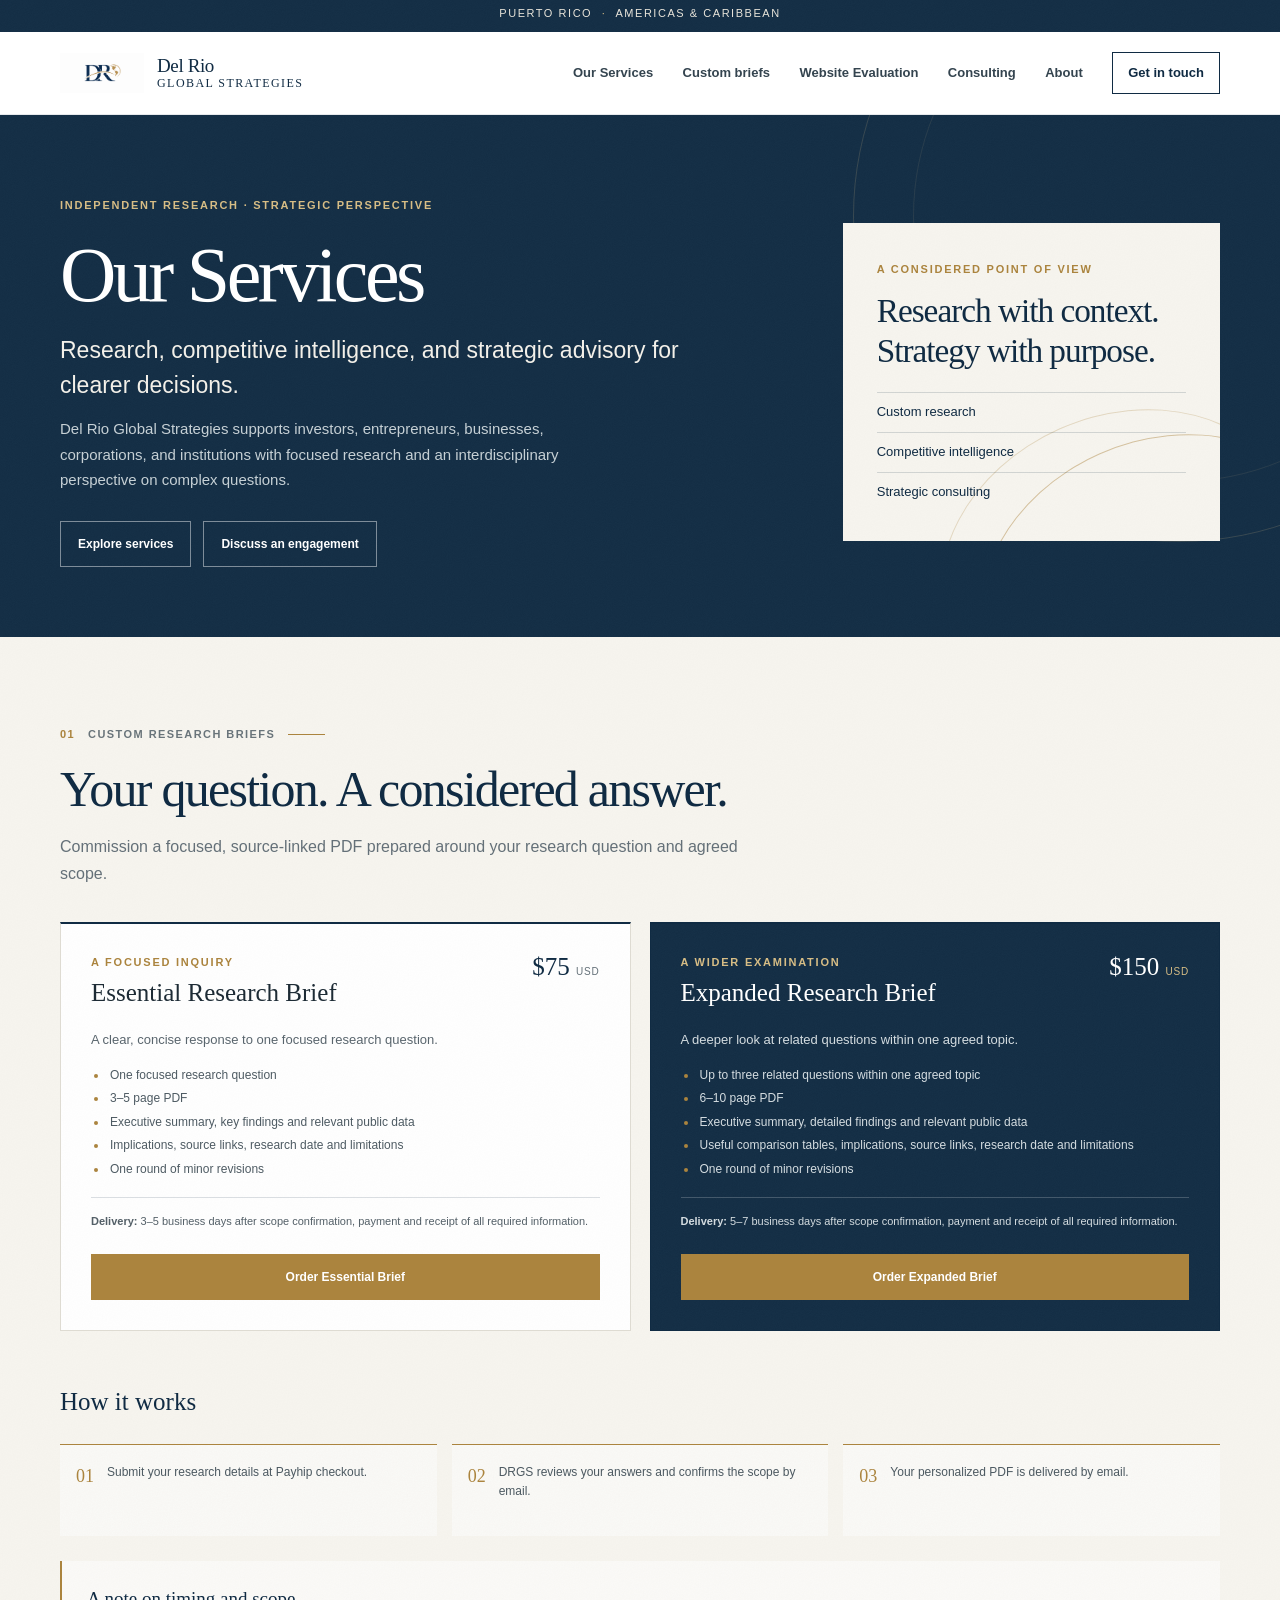
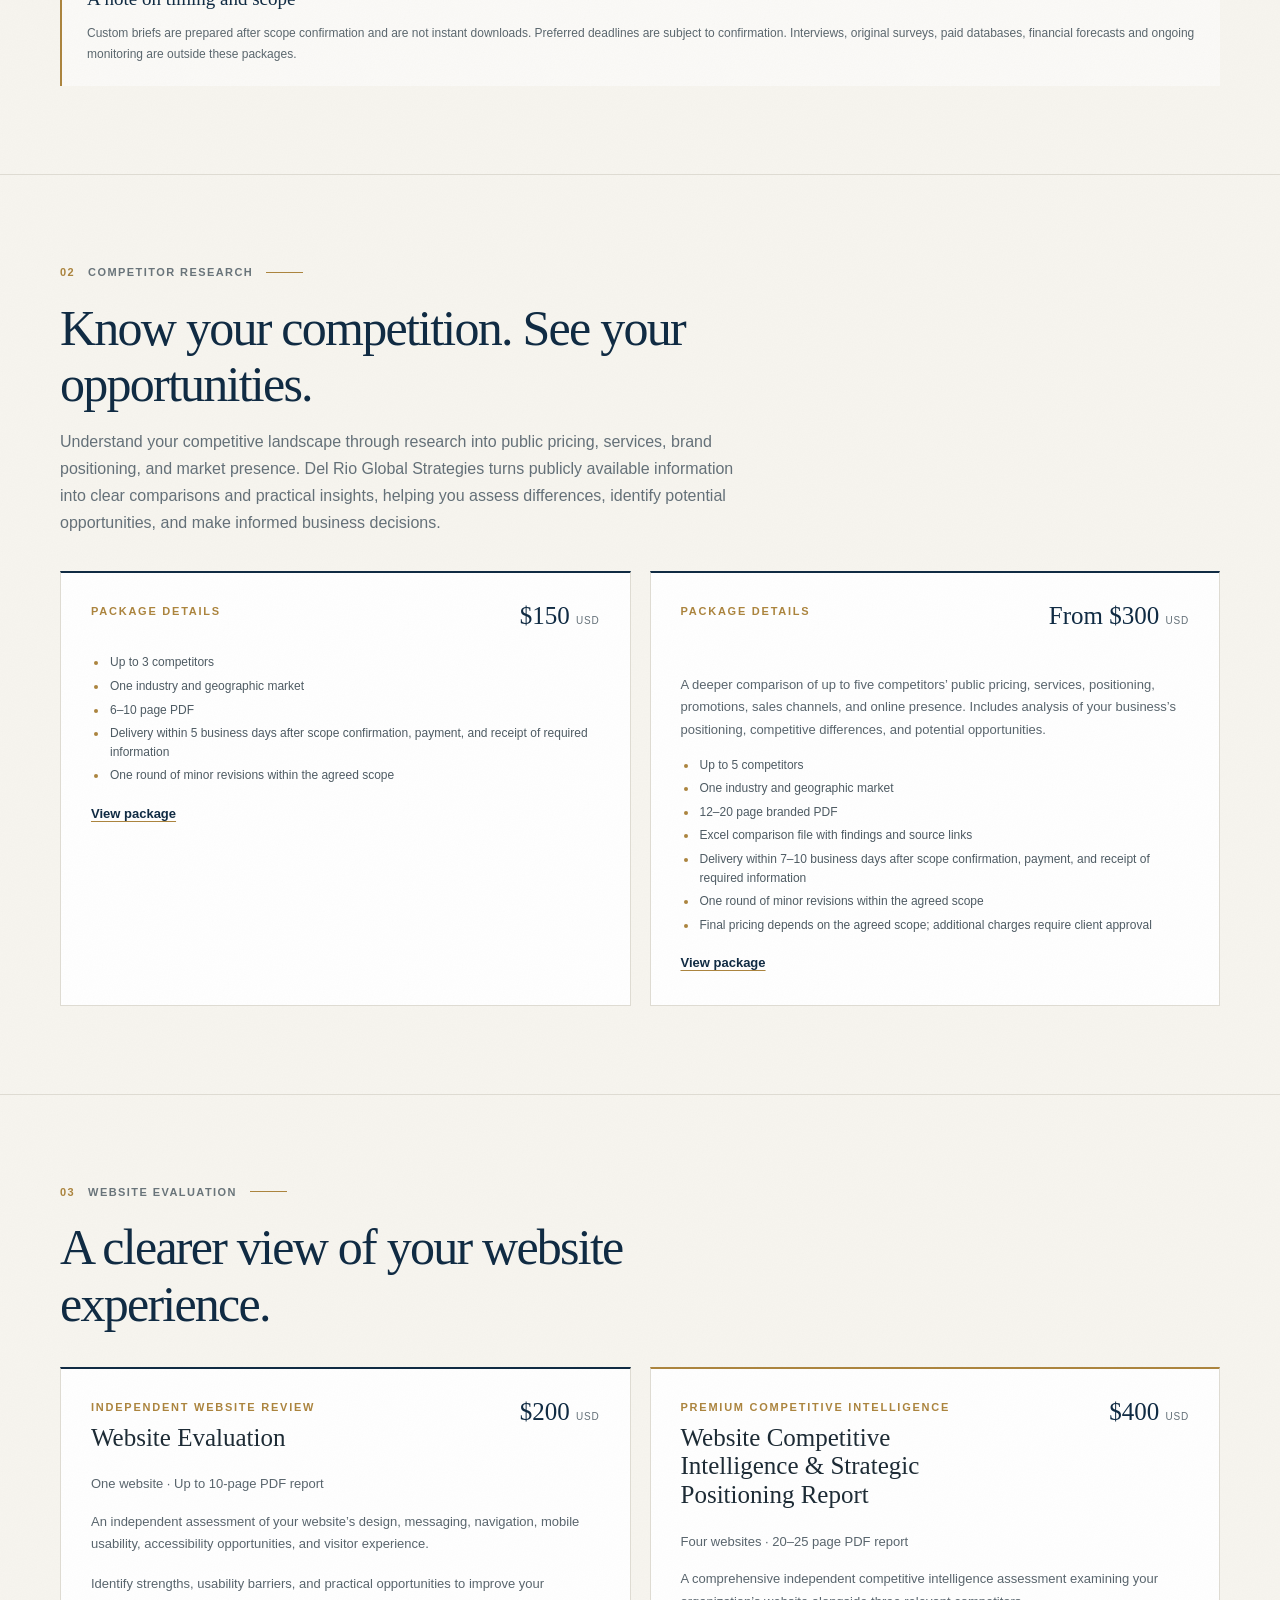
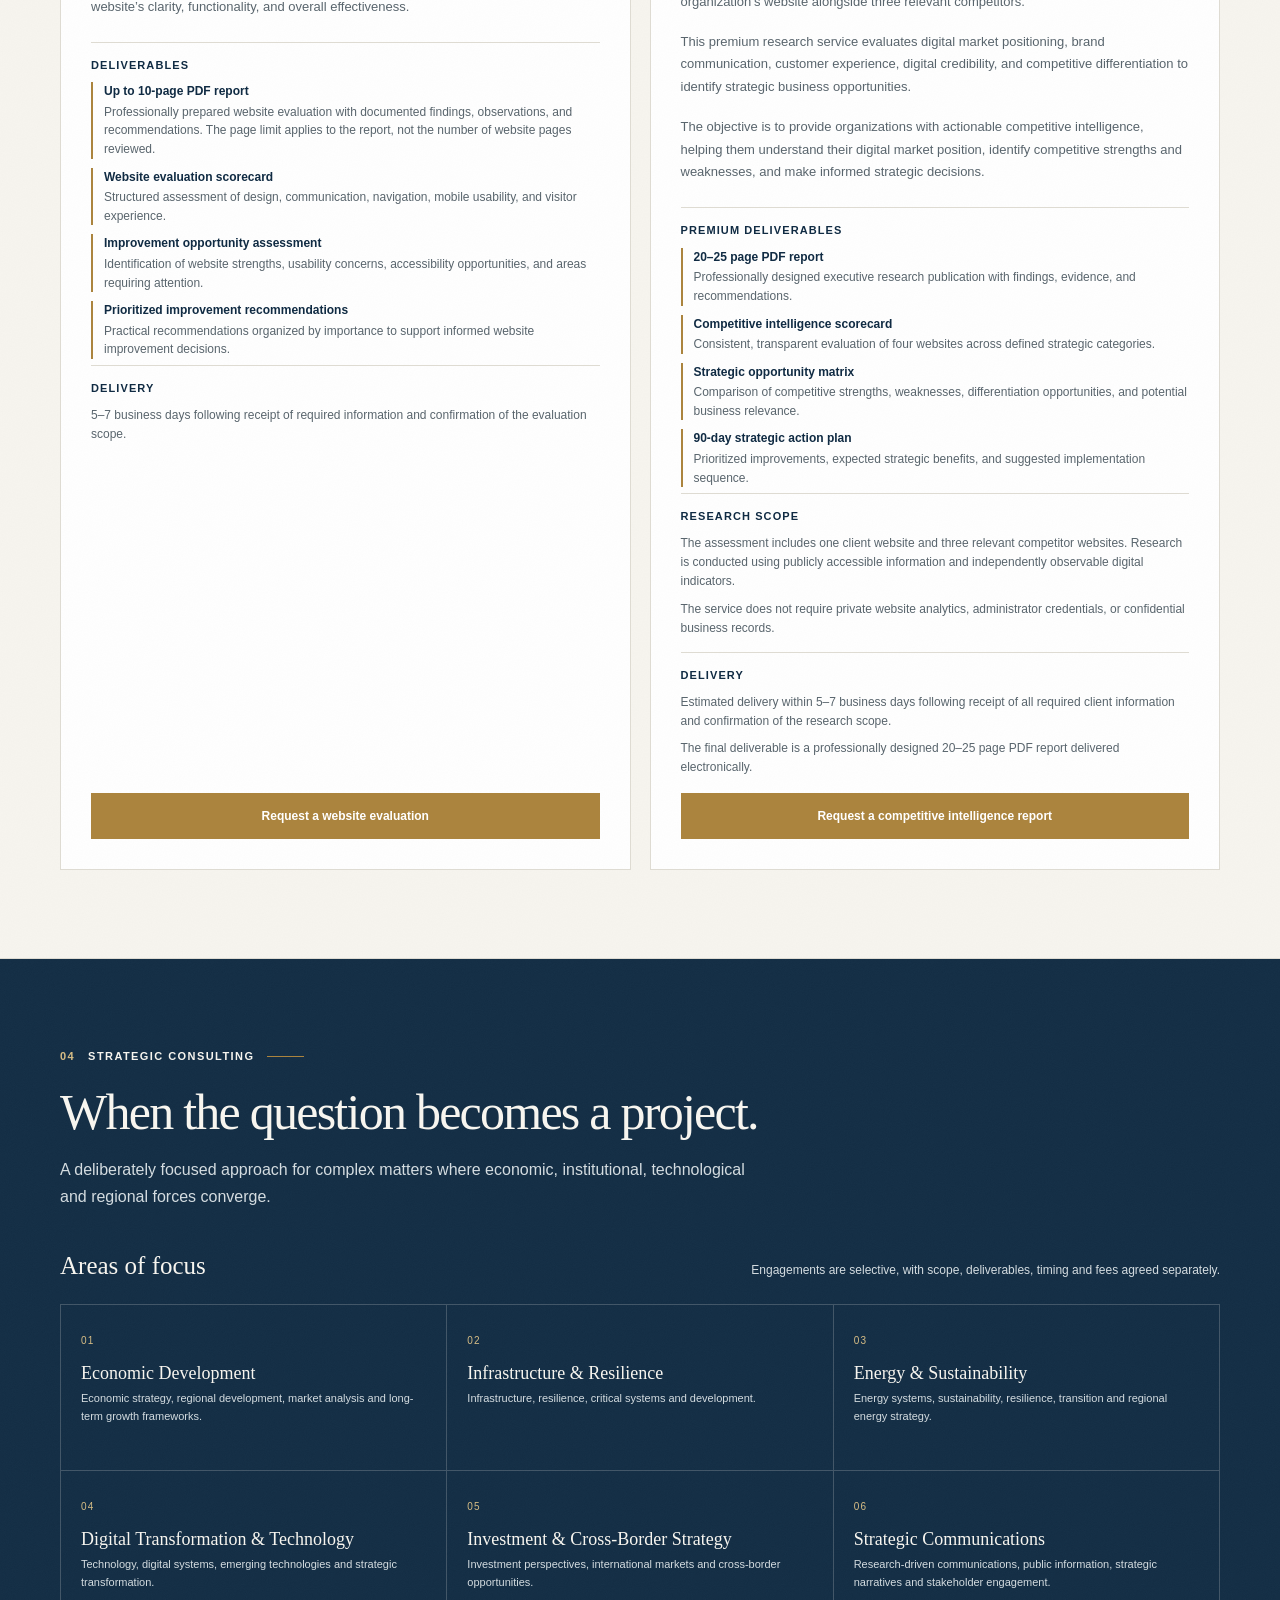
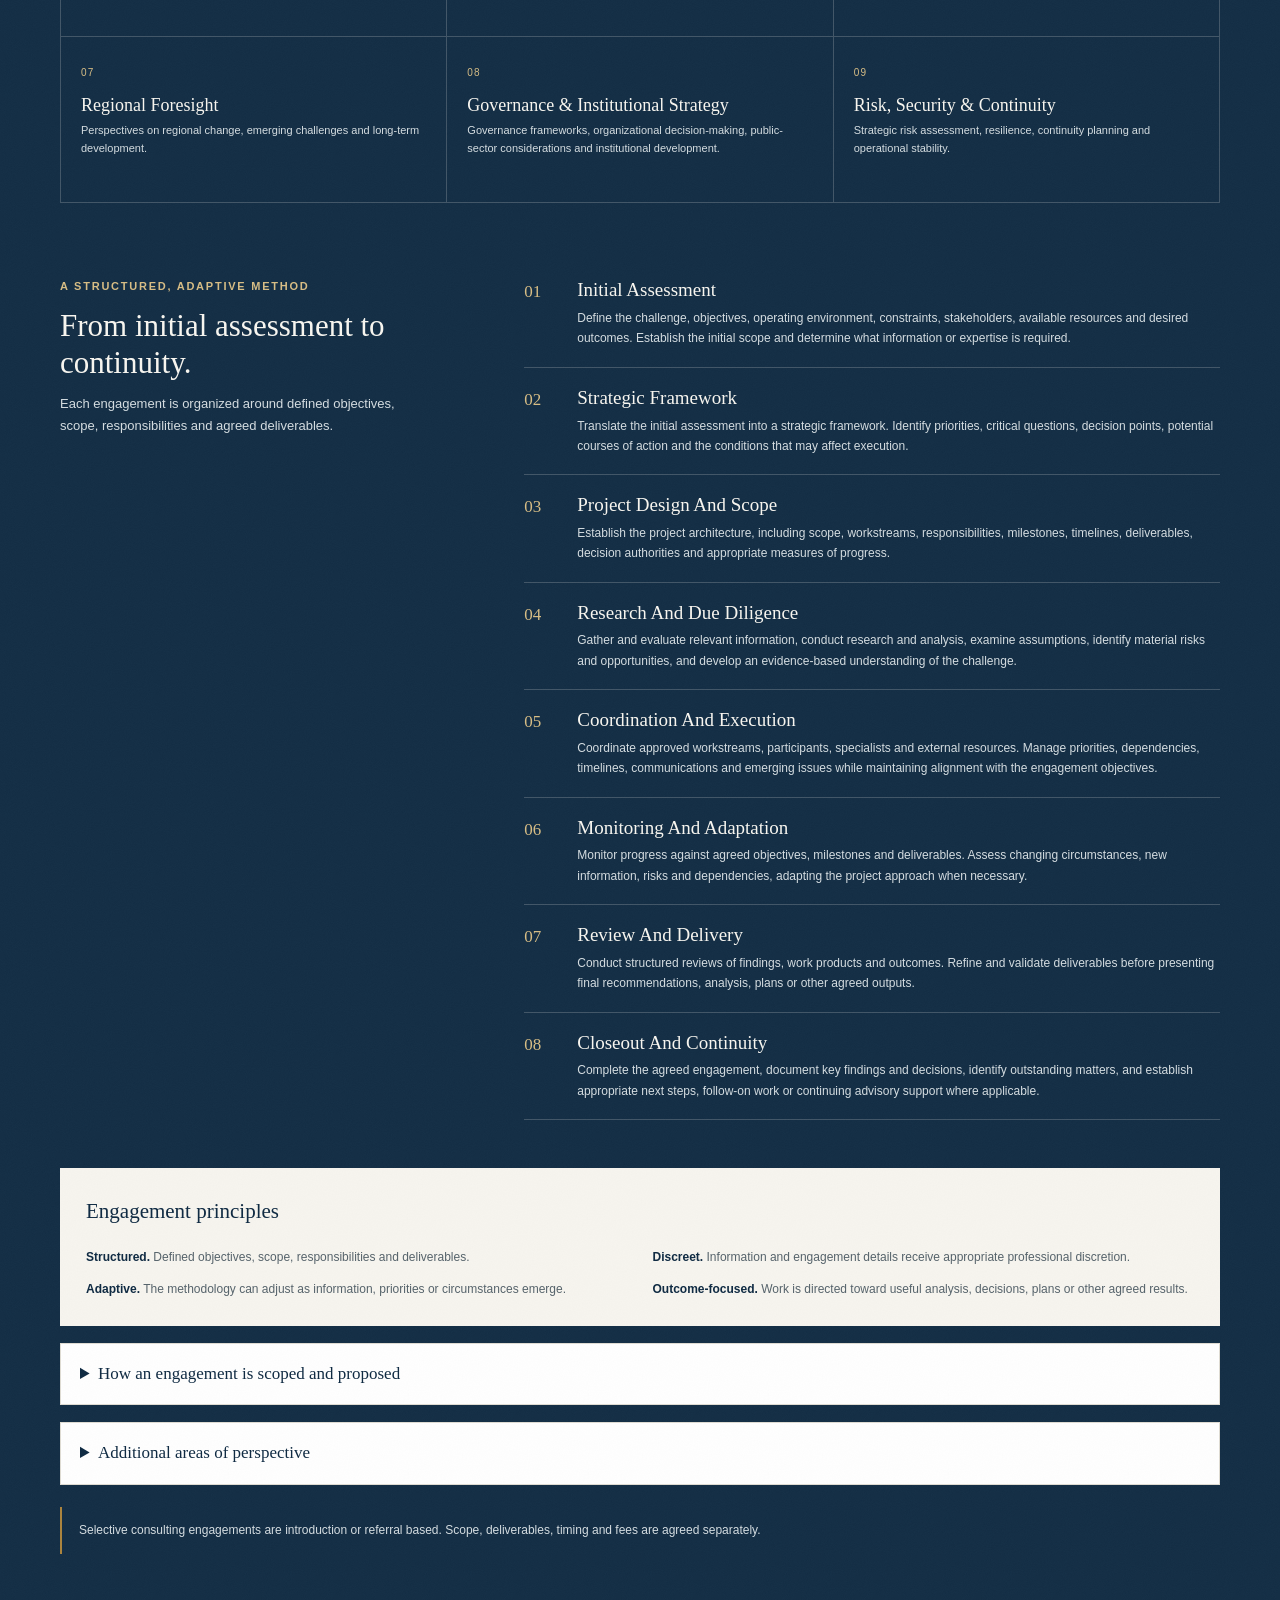
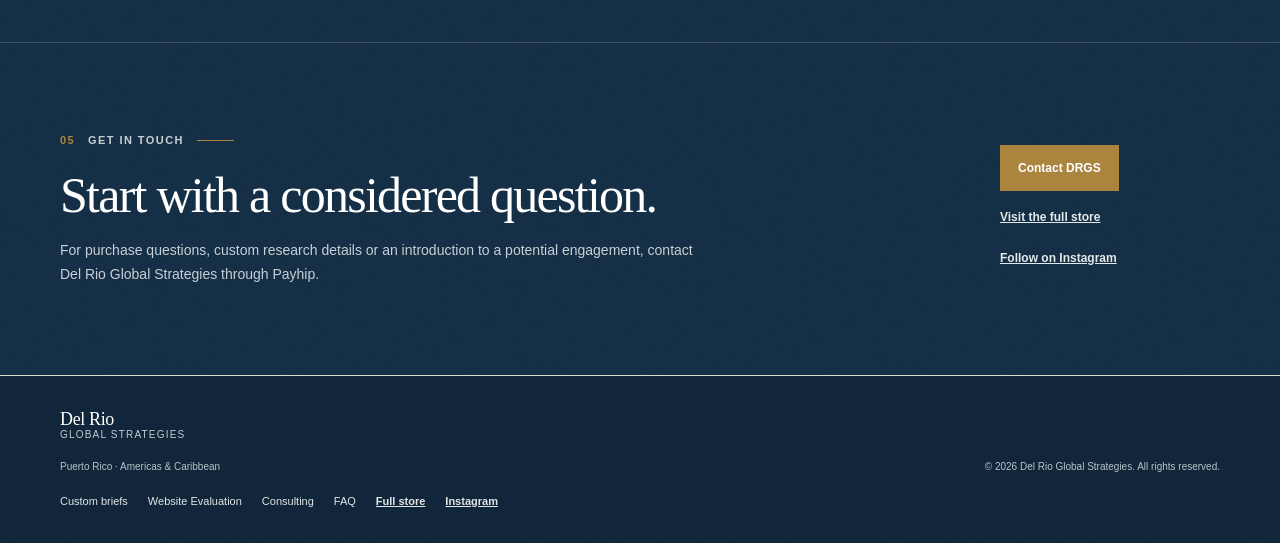
==== services/index.html @ ffed9d0b "Move services to dedicated page Co-authored-by: Copilot <223556219+Copilot@users.noreply.github.com>" ====
<!DOCTYPE html>
<html lang="en">
<head>
  <meta charset="UTF-8">
  <meta name="viewport" content="width=device-width, initial-scale=1">
  <meta name="theme-color" content="#102b43">
  <meta name="description" content="Explore Del Rio Global Strategies research, competitive intelligence, website evaluation, and strategic consulting services.">
  <link rel="canonical" href="https://delrioglobalstrategies.com/services/">
  <meta property="og:type" content="website">
  <meta property="og:title" content="Our Services | Del Rio Global Strategies">
  <meta property="og:description" content="Research, competitive intelligence, and strategic advisory for organizations navigating complex decisions.">
  <meta property="og:url" content="https://delrioglobalstrategies.com/services/">
  <meta property="og:site_name" content="Del Rio Global Strategies">
  <title>Our Services | Del Rio Global Strategies</title>
  <link rel="stylesheet" href="../styles.css?v=20261103">
</head>
<body>
  <a class="skip-link" href="#main">Skip to content</a>

  <div class="utility-bar">Puerto Rico <span aria-hidden="true">·</span> Americas &amp; Caribbean</div>

  <header class="site-header">
    <div class="header-inner">
      <a class="brand" href="../#home" aria-label="Del Rio Global Strategies home">
        <img src="../images/DR.PNG" alt="DRGS monogram and globe logo" width="104" height="50">
        <span class="brand-name">Del Rio <span>Global Strategies</span></span>
      </a>

      <button class="menu-toggle" type="button" aria-controls="primary-navigation" aria-expanded="false">
        <span class="menu-toggle-label">Menu</span>
        <span class="menu-toggle-icon" aria-hidden="true"><span></span><span></span></span>
      </button>

      <nav class="primary-navigation" id="primary-navigation" aria-label="Main navigation">
        <a href="/services/">Our Services</a>
        <a href="#briefs">Custom briefs</a>
        <a href="#website-evaluation">Website Evaluation</a>
        <a href="#consulting">Consulting</a>
        <a href="../#about">About</a>
        <a class="nav-contact" href="../#contact">Get in touch</a>
      </nav>
    </div>
  </header>

  <main id="main">
    <section class="hero services-hero" aria-labelledby="services-title">
      <div class="hero-inner">
        <div class="hero-copy">
          <p class="eyebrow hero-eyebrow">Independent research · Strategic perspective</p>
          <h1 id="services-title">Our Services</h1>
          <p class="hero-lede">Research, competitive intelligence, and strategic advisory for clearer decisions.</p>
          <p class="hero-description">Del Rio Global Strategies supports investors, entrepreneurs, businesses, corporations, and institutions with focused research and an interdisciplinary perspective on complex questions.</p>
          <div class="hero-actions">
            <a class="button button-outline-light" href="#briefs">Explore services</a>
            <a class="button button-outline-light" href="#services-contact">Discuss an engagement</a>
          </div>
        </div>

        <aside class="hero-panel" aria-label="Service approach">
          <p class="section-kicker">A considered point of view</p>
          <h2>Research with context. Strategy with purpose.</h2>
          <ul class="hero-offerings">
            <li>Custom research</li>
            <li>Competitive intelligence</li>
            <li>Strategic consulting</li>
          </ul>
        </aside>
      </div>
    </section>

    <section class="section briefs-section" id="briefs" aria-labelledby="briefs-title">
      <div class="section-inner">
        <header class="section-heading">
          <p class="section-number">01 <span>Custom research briefs</span></p>
          <h2 id="briefs-title">Your question. A considered answer.</h2>
          <p class="section-intro">Commission a focused, source-linked PDF prepared around your research question and agreed scope.</p>
        </header>

        <div class="brief-grid">
          <article class="brief-card brief-essential">
            <div class="brief-card-heading">
              <div><p class="section-kicker">A focused inquiry</p><h3>Essential Research Brief</h3></div>
              <p class="brief-price">$75 <span>USD</span></p>
            </div>
            <p class="brief-summary">A clear, concise response to one focused research question.</p>
            <ul class="brief-features">
              <li>One focused research question</li>
              <li>3–5 page PDF</li>
              <li>Executive summary, key findings and relevant public data</li>
              <li>Implications, source links, research date and limitations</li>
              <li>One round of minor revisions</li>
            </ul>
            <p class="delivery-note"><strong>Delivery:</strong> 3–5 business days after scope confirmation, payment and receipt of all required information.</p>
            <a class="button button-gold brief-order" href="https://payhip.com/b/uPwYZ" target="_blank" rel="noopener noreferrer">Order Essential Brief</a>
          </article>

          <article class="brief-card brief-expanded">
            <div class="brief-card-heading">
              <div><p class="section-kicker">A wider examination</p><h3>Expanded Research Brief</h3></div>
              <p class="brief-price">$150 <span>USD</span></p>
            </div>
            <p class="brief-summary">A deeper look at related questions within one agreed topic.</p>
            <ul class="brief-features">
              <li>Up to three related questions within one agreed topic</li>
              <li>6–10 page PDF</li>
              <li>Executive summary, detailed findings and relevant public data</li>
              <li>Useful comparison tables, implications, source links, research date and limitations</li>
              <li>One round of minor revisions</li>
            </ul>
            <p class="delivery-note"><strong>Delivery:</strong> 5–7 business days after scope confirmation, payment and receipt of all required information.</p>
            <a class="button button-gold brief-order" href="https://payhip.com/b/k3wly" target="_blank" rel="noopener noreferrer">Order Expanded Brief</a>
          </article>
        </div>

        <div class="brief-process">
          <h3>How it works</h3>
          <ol class="brief-steps">
            <li><span>01</span><p>Submit your research details at Payhip checkout.</p></li>
            <li><span>02</span><p>DRGS reviews your answers and confirms the scope by email.</p></li>
            <li><span>03</span><p>Your personalized PDF is delivered by email.</p></li>
          </ol>
        </div>

        <aside class="brief-boundaries">
          <h3>A note on timing and scope</h3>
          <p>Custom briefs are prepared after scope confirmation and are not instant downloads. Preferred deadlines are subject to confirmation. Interviews, original surveys, paid databases, financial forecasts and ongoing monitoring are outside these packages.</p>
        </aside>
      </div>
    </section>

    <section class="section competitor-section" id="competitor-research" aria-labelledby="competitor-title">
      <div class="section-inner">
        <header class="section-heading">
          <p class="section-number">02 <span>Competitor research</span></p>
          <h2 id="competitor-title">Know your competition. See your opportunities.</h2>
          <p class="section-intro">Understand your competitive landscape through research into public pricing, services, brand positioning, and market presence. Del Rio Global Strategies turns publicly available information into clear comparisons and practical insights, helping you assess differences, identify potential opportunities, and make informed business decisions.</p>
        </header>

        <div class="brief-grid">
          <article class="brief-card brief-essential">
            <div class="brief-card-heading">
              <div><p class="section-kicker">Package details</p></div>
              <p class="brief-price">$150 <span>USD</span></p>
            </div>
            <ul class="brief-features">
              <li>Up to 3 competitors</li>
              <li>One industry and geographic market</li>
              <li>6–10 page PDF</li>
              <li>Delivery within 5 business days after scope confirmation, payment, and receipt of required information</li>
              <li>One round of minor revisions within the agreed scope</li>
            </ul>
            <a class="competitor-link" href="https://payhip.com/b/kKWS9" target="_blank" rel="noopener noreferrer">View package</a>
          </article>
          <article class="brief-card brief-essential">
            <div class="brief-card-heading">
              <div><p class="section-kicker">Package details</p></div>
              <p class="brief-price">From $300 <span>USD</span></p>
            </div>
            <p class="brief-summary">A deeper comparison of up to five competitors’ public pricing, services, positioning, promotions, sales channels, and online presence. Includes analysis of your business’s positioning, competitive differences, and potential opportunities.</p>
            <ul class="brief-features">
              <li>Up to 5 competitors</li>
              <li>One industry and geographic market</li>
              <li>12–20 page branded PDF</li>
              <li>Excel comparison file with findings and source links</li>
              <li>Delivery within 7–10 business days after scope confirmation, payment, and receipt of required information</li>
              <li>One round of minor revisions within the agreed scope</li>
              <li>Final pricing depends on the agreed scope; additional charges require client approval</li>
            </ul>
            <a class="competitor-link" href="https://payhip.com/b/xVJtj" target="_blank" rel="noopener noreferrer">View package</a>
          </article>
        </div>
      </div>
    </section>

    <section class="section evaluation-section" id="website-evaluation" aria-labelledby="evaluation-title">
      <div class="section-inner">
        <header class="section-heading">
          <p class="section-number">03 <span>Website Evaluation</span></p>
          <h2 id="evaluation-title">A clearer view of your website experience.</h2>
        </header>

        <div class="evaluation-grid">
          <article class="brief-card brief-essential evaluation-card">
            <div class="brief-card-heading">
              <div>
                <p class="section-kicker">Independent website review</p>
                <h3>Website Evaluation</h3>
              </div>
              <p class="brief-price">$200 <span>USD</span></p>
            </div>
            <p class="brief-summary">One website · Up to 10-page PDF report</p>
            <p class="evaluation-description">An independent assessment of your website’s design, messaging, navigation, mobile usability, accessibility opportunities, and visitor experience.</p>
            <p class="evaluation-description">Identify strengths, usability barriers, and practical opportunities to improve your website’s clarity, functionality, and overall effectiveness.</p>

            <div class="evaluation-detail-group">
              <h4>Deliverables</h4>
              <ul class="evaluation-deliverables">
                <li><strong>Up to 10-page PDF report</strong><span>Professionally prepared website evaluation with documented findings, observations, and recommendations. The page limit applies to the report, not the number of website pages reviewed.</span></li>
                <li><strong>Website evaluation scorecard</strong><span>Structured assessment of design, communication, navigation, mobile usability, and visitor experience.</span></li>
                <li><strong>Improvement opportunity assessment</strong><span>Identification of website strengths, usability concerns, accessibility opportunities, and areas requiring attention.</span></li>
                <li><strong>Prioritized improvement recommendations</strong><span>Practical recommendations organized by importance to support informed website improvement decisions.</span></li>
              </ul>
            </div>

            <div class="evaluation-detail-group evaluation-delivery">
              <h4>Delivery</h4>
              <p>5–7 business days following receipt of required information and confirmation of the evaluation scope.</p>
            </div>
            <a class="button button-gold brief-order" href="https://payhip.com/b/CWGIq" target="_blank" rel="noopener noreferrer">Request a website evaluation</a>
          </article>
          <article class="brief-card brief-essential evaluation-card evaluation-premium">
            <div class="brief-card-heading">
              <div>
                <p class="section-kicker">Premium competitive intelligence</p>
                <h3>Website Competitive Intelligence &amp; Strategic Positioning Report</h3>
              </div>
              <p class="brief-price">$400 <span>USD</span></p>
            </div>
            <p class="brief-summary">Four websites · 20–25 page PDF report</p>
            <p class="evaluation-description">A comprehensive independent competitive intelligence assessment examining your organization’s website alongside three relevant competitors.</p>
            <p class="evaluation-description">This premium research service evaluates digital market positioning, brand communication, customer experience, digital credibility, and competitive differentiation to identify strategic business opportunities.</p>
            <p class="evaluation-description">The objective is to provide organizations with actionable competitive intelligence, helping them understand their digital market position, identify competitive strengths and weaknesses, and make informed strategic decisions.</p>

            <div class="evaluation-detail-group">
              <h4>Premium Deliverables</h4>
              <ul class="evaluation-deliverables">
                <li><strong>20–25 page PDF report</strong><span>Professionally designed executive research publication with findings, evidence, and recommendations.</span></li>
                <li><strong>Competitive intelligence scorecard</strong><span>Consistent, transparent evaluation of four websites across defined strategic categories.</span></li>
                <li><strong>Strategic opportunity matrix</strong><span>Comparison of competitive strengths, weaknesses, differentiation opportunities, and potential business relevance.</span></li>
                <li><strong>90-day strategic action plan</strong><span>Prioritized improvements, expected strategic benefits, and suggested implementation sequence.</span></li>
              </ul>
            </div>

            <div class="evaluation-detail-group">
              <h4>Research Scope</h4>
              <p>The assessment includes one client website and three relevant competitor websites. Research is conducted using publicly accessible information and independently observable digital indicators.</p>
              <p>The service does not require private website analytics, administrator credentials, or confidential business records.</p>
            </div>

            <div class="evaluation-detail-group evaluation-delivery">
              <h4>Delivery</h4>
              <p>Estimated delivery within 5–7 business days following receipt of all required client information and confirmation of the research scope.</p>
              <p>The final deliverable is a professionally designed 20–25 page PDF report delivered electronically.</p>
            </div>
            <a class="button button-gold brief-order" href="https://payhip.com/b/67AZQ" target="_blank" rel="noopener noreferrer">Request a competitive intelligence report</a>
          </article>
        </div>
      </div>
    </section>

    <section class="section consulting-section" id="consulting" aria-labelledby="consulting-title">
      <div class="section-inner">
        <header class="section-heading">
          <p class="section-number">04 <span>Strategic consulting</span></p>
          <h2 id="consulting-title">When the question becomes a project.</h2>
          <p class="section-intro">A deliberately focused approach for complex matters where economic, institutional, technological and regional forces converge.</p>
        </header>

        <div class="focus-area-heading">
          <h3>Areas of focus</h3>
          <p>Engagements are selective, with scope, deliverables, timing and fees agreed separately.</p>
        </div>
        <div class="focus-grid">
          <article class="focus-card"><span>01</span><h4>Economic Development</h4><p>Economic strategy, regional development, market analysis and long-term growth frameworks.</p></article>
          <article class="focus-card"><span>02</span><h4>Infrastructure &amp; Resilience</h4><p>Infrastructure, resilience, critical systems and development.</p></article>
          <article class="focus-card"><span>03</span><h4>Energy &amp; Sustainability</h4><p>Energy systems, sustainability, resilience, transition and regional energy strategy.</p></article>
          <article class="focus-card"><span>04</span><h4>Digital Transformation &amp; Technology</h4><p>Technology, digital systems, emerging technologies and strategic transformation.</p></article>
          <article class="focus-card"><span>05</span><h4>Investment &amp; Cross-Border Strategy</h4><p>Investment perspectives, international markets and cross-border opportunities.</p></article>
          <article class="focus-card"><span>06</span><h4>Strategic Communications</h4><p>Research-driven communications, public information, strategic narratives and stakeholder engagement.</p></article>
          <article class="focus-card"><span>07</span><h4>Regional Foresight</h4><p>Perspectives on regional change, emerging challenges and long-term development.</p></article>
          <article class="focus-card"><span>08</span><h4>Governance &amp; Institutional Strategy</h4><p>Governance frameworks, organizational decision-making, public-sector considerations and institutional development.</p></article>
          <article class="focus-card"><span>09</span><h4>Risk, Security &amp; Continuity</h4><p>Strategic risk assessment, resilience, continuity planning and operational stability.</p></article>
        </div>

        <div class="consulting-approach">
          <div class="approach-heading">
            <p class="section-kicker">A structured, adaptive method</p>
            <h3>From initial assessment to continuity.</h3>
            <p>Each engagement is organized around defined objectives, scope, responsibilities and agreed deliverables.</p>
          </div>
          <ol class="approach-list">
            <li><span>01</span><div><h4>Initial assessment</h4><p>Define the challenge, objectives, operating environment, constraints, stakeholders, available resources and desired outcomes. Establish the initial scope and determine what information or expertise is required.</p></div></li>
            <li><span>02</span><div><h4>Strategic framework</h4><p>Translate the initial assessment into a strategic framework. Identify priorities, critical questions, decision points, potential courses of action and the conditions that may affect execution.</p></div></li>
            <li><span>03</span><div><h4>Project design and scope</h4><p>Establish the project architecture, including scope, workstreams, responsibilities, milestones, timelines, deliverables, decision authorities and appropriate measures of progress.</p></div></li>
            <li><span>04</span><div><h4>Research and due diligence</h4><p>Gather and evaluate relevant information, conduct research and analysis, examine assumptions, identify material risks and opportunities, and develop an evidence-based understanding of the challenge.</p></div></li>
            <li><span>05</span><div><h4>Coordination and execution</h4><p>Coordinate approved workstreams, participants, specialists and external resources. Manage priorities, dependencies, timelines, communications and emerging issues while maintaining alignment with the engagement objectives.</p></div></li>
            <li><span>06</span><div><h4>Monitoring and adaptation</h4><p>Monitor progress against agreed objectives, milestones and deliverables. Assess changing circumstances, new information, risks and dependencies, adapting the project approach when necessary.</p></div></li>
            <li><span>07</span><div><h4>Review and delivery</h4><p>Conduct structured reviews of findings, work products and outcomes. Refine and validate deliverables before presenting final recommendations, analysis, plans or other agreed outputs.</p></div></li>
            <li><span>08</span><div><h4>Closeout and continuity</h4><p>Complete the agreed engagement, document key findings and decisions, identify outstanding matters, and establish appropriate next steps, follow-on work or continuing advisory support where applicable.</p></div></li>
          </ol>
        </div>

        <div class="engagement-principles">
          <h3>Engagement principles</h3>
          <div class="principles-grid">
            <p><strong>Structured.</strong> Defined objectives, scope, responsibilities and deliverables.</p>
            <p><strong>Discreet.</strong> Information and engagement details receive appropriate professional discretion.</p>
            <p><strong>Adaptive.</strong> The methodology can adjust as information, priorities or circumstances emerge.</p>
            <p><strong>Outcome-focused.</strong> Work is directed toward useful analysis, decisions, plans or other agreed results.</p>
          </div>
        </div>

        <details class="scope-details">
          <summary>How an engagement is scoped and proposed</summary>
          <p>Once a matter has been sufficiently understood, DRGS may develop a written proposal defining the appropriate scope, structure and expected outcomes.</p>
          <ol class="scope-stages">
            <li><span>01</span> Assessment — understand the matter</li>
            <li><span>02</span> Scope — define the work</li>
            <li><span>03</span> Proposal — establish the engagement</li>
            <li><span>04</span> Review — discuss scope and terms</li>
            <li><span>05</span> Agreement — confirm the engagement</li>
            <li><span>06</span> Onboarding — begin the work</li>
            <li><span>07</span> Execution — conduct the work</li>
            <li><span>08</span> Delivery and continuity — review and determine next steps</li>
          </ol>
        </details>

        <details class="scope-details additional-perspectives">
          <summary>Additional areas of perspective</summary>
          <ul>
            <li>Business strategy and enterprise development</li>
            <li>Federal proposals and public-private opportunities</li>
            <li>Cross-border strategy and international considerations</li>
            <li>Energy and critical systems</li>
            <li>Emerging technologies</li>
            <li>Health systems and economic development</li>
            <li>Legal, regulatory and policy considerations</li>
            <li>Government, institutional and public-sector strategy</li>
            <li>Trade, supply chains and market access</li>
            <li>Geopolitical and global market perspectives</li>
            <li>Complex strategic planning and foresight</li>
            <li>Research, intelligence and scenario analysis</li>
            <li>Strategic partnerships and alternative programming</li>
            <li>Interdisciplinary strategy across business, government, infrastructure, technology, economics, law, health, investment and international considerations</li>
          </ul>
        </details>

        <p class="selective-note">Selective consulting engagements are introduction or referral based. Scope, deliverables, timing and fees are agreed separately.</p>
      </div>
    </section>

    <section class="section contact-section" id="services-contact" aria-labelledby="contact-title">
      <div class="section-inner contact-layout">
        <div>
          <p class="section-number">05 <span>Get in touch</span></p>
          <h2 id="contact-title">Start with a considered question.</h2>
          <p>For purchase questions, custom research details or an introduction to a potential engagement, contact Del Rio Global Strategies through Payhip.</p>
        </div>
        <div class="contact-actions">
          <a class="button button-gold" href="https://payhip.com/DelRioGlobalStrategies/contact" target="_blank" rel="noopener noreferrer">Contact DRGS</a>
          <a class="contact-link" href="https://payhip.com/DelRioGlobalStrategies" target="_blank" rel="noopener noreferrer">Visit the full store</a>
          <a class="contact-link" href="https://www.instagram.com/delrioglobalstrategies/" target="_blank" rel="noopener noreferrer">Follow on Instagram</a>
        </div>
      </div>
    </section>
  </main>

  <footer class="site-footer">
    <div class="footer-inner">
      <a class="footer-brand" href="../#home">Del Rio <span>Global Strategies</span></a>
      <p class="footer-location">Puerto Rico · Americas &amp; Caribbean</p>
      <nav class="footer-navigation" aria-label="Footer navigation">
        <a href="#briefs">Custom briefs</a>
        <a href="#website-evaluation">Website Evaluation</a>
        <a href="#consulting">Consulting</a>
        <a href="../#faq">FAQ</a>
        <a href="https://payhip.com/DelRioGlobalStrategies" target="_blank" rel="noopener noreferrer">Full store</a>
        <a href="https://www.instagram.com/delrioglobalstrategies/" target="_blank" rel="noopener noreferrer">Instagram</a>
      </nav>
      <p class="copyright">© 2026 Del Rio Global Strategies. All rights reserved.</p>
    </div>
  </footer>

  <script src="../navigation.js"></script>
</body>
</html>
---- styles.css ----
:root {
  color-scheme: light;
  --navy: #102b43;
  --navy-deep: #0c2236;
  --cream: #f7f5ef;
  --white: #ffffff;
  --gold: #ab843e;
  --gold-light: #d7bd85;
  --ink: #1d2b35;
  --muted: #647078;
  --rule: #dedbd2;
  --paper-texture: url("data:image/svg+xml,%3Csvg xmlns='http://www.w3.org/2000/svg' viewBox='0 0 180 180'%3E%3Cfilter id='n'%3E%3CfeTurbulence type='fractalNoise' baseFrequency='.8' numOctaves='2' stitchTiles='stitch'/%3E%3CfeColorMatrix type='saturate' values='0'/%3E%3CfeComponentTransfer%3E%3CfeFuncA type='table' tableValues='.018 .035'/%3E%3C/feComponentTransfer%3E%3C/filter%3E%3Crect width='100%25' height='100%25' filter='url(%23n)'/%3E%3C/svg%3E");
  --navy-texture: url("data:image/svg+xml,%3Csvg xmlns='http://www.w3.org/2000/svg' viewBox='0 0 180 180'%3E%3Cfilter id='n'%3E%3CfeTurbulence type='fractalNoise' baseFrequency='.95' numOctaves='2' stitchTiles='stitch'/%3E%3CfeColorMatrix type='saturate' values='0'/%3E%3CfeComponentTransfer%3E%3CfeFuncA type='table' tableValues='.018 .04'/%3E%3C/feComponentTransfer%3E%3C/filter%3E%3Crect width='100%25' height='100%25' filter='url(%23n)'/%3E%3C/svg%3E");
  --content-width: 1160px;
  --header-height: 82px;
}

* {
  box-sizing: border-box;
}

html {
  scroll-behavior: smooth;
  scroll-padding-top: calc(var(--header-height) + 18px);
}

body {
  min-width: 320px;
  margin: 0;
  background: var(--white);
  color: var(--ink);
  font-family: "Avenir Next", Avenir, "Segoe UI", sans-serif;
  font-size: 16px;
  line-height: 1.7;
  -webkit-font-smoothing: antialiased;
}

body,
button,
input {
  font-family: "Avenir Next", Avenir, "Segoe UI", sans-serif;
}

img {
  display: block;
  max-width: 100%;
}

a {
  color: inherit;
  text-decoration: none;
}

button,
input {
  font: inherit;
}

button,
a,
input,
summary {
  -webkit-tap-highlight-color: transparent;
}

a:focus-visible,
button:focus-visible,
input:focus-visible,
summary:focus-visible,
.scope-stages:focus-visible {
  outline: 3px solid var(--gold);
  outline-offset: 4px;
}

::selection {
  background: var(--gold-light);
  color: var(--navy-deep);
}

.skip-link {
  position: fixed;
  z-index: 20;
  top: 10px;
  left: 10px;
  padding: 10px 16px;
  transform: translateY(-160%);
  background: var(--white);
  color: var(--navy);
  font-size: 14px;
  font-weight: 600;
}

.skip-link:focus {
  transform: translateY(0);
}

.utility-bar {
  min-height: 32px;
  padding: 4px 24px;
  background: var(--navy);
  background-image: var(--navy-texture);
  background-size: 180px 180px;
  color: #e8e4da;
  font-size: 11px;
  font-weight: 500;
  letter-spacing: 0.14em;
  text-align: center;
  text-transform: uppercase;
}

.utility-bar span {
  padding: 0 5px;
  color: var(--gold-light);
}

.site-header {
  position: sticky;
  z-index: 10;
  top: 0;
  border-bottom: 1px solid rgba(16, 43, 67, 0.1);
  background: rgba(255, 255, 255, 0.97);
  backdrop-filter: blur(14px);
}

.header-inner {
  display: flex;
  width: min(var(--content-width), calc(100% - 64px));
  min-height: var(--header-height);
  margin: 0 auto;
  align-items: center;
  justify-content: space-between;
  gap: 30px;
}

.brand {
  display: inline-flex;
  min-width: 0;
  align-items: center;
  gap: 13px;
}

.brand img {
  width: 84px;
  height: 42px;
  object-fit: contain;
}

.brand-name,
.footer-brand {
  color: var(--navy);
  font-family: Georgia, "Times New Roman", serif;
  font-size: 19px;
  letter-spacing: -0.02em;
  line-height: 1.15;
}

.brand-name span,
.footer-brand span {
  display: block;
  font-size: 12px;
  letter-spacing: 0.12em;
  text-transform: uppercase;
}

.primary-navigation {
  display: flex;
  align-items: center;
  gap: clamp(16px, 2.3vw, 32px);
}

.primary-navigation a {
  color: #34444f;
  font-size: 13px;
  font-weight: 550;
  white-space: nowrap;
  transition: color 160ms ease;
}

.primary-navigation a:hover,
.footer-navigation a:hover {
  color: var(--gold);
}

.primary-navigation .nav-contact {
  padding: 9px 15px;
  border: 1px solid var(--navy);
  color: var(--navy);
}

.primary-navigation .nav-contact:hover {
  background: var(--navy);
  color: var(--white);
}

.menu-toggle {
  display: none;
}

.hero {
  position: relative;
  overflow: hidden;
  background: var(--navy);
  background-image: var(--navy-texture);
  background-size: 180px 180px;
  color: var(--white);
}

.hero::before {
  position: absolute;
  top: -225px;
  right: -225px;
  width: 650px;
  height: 650px;
  border: 1px solid rgba(215, 189, 133, 0.18);
  border-radius: 50%;
  content: "";
  pointer-events: none;
}

.hero::after {
  position: absolute;
  top: -165px;
  right: -165px;
  width: 530px;
  height: 530px;
  border: 1px solid rgba(215, 189, 133, 0.1);
  border-radius: 50%;
  content: "";
  pointer-events: none;
}

.hero-inner {
  position: relative;
  z-index: 1;
  display: grid;
  width: min(var(--content-width), calc(100% - 64px));
  min-height: 488px;
  margin: 0 auto;
  padding: 82px 0 70px;
  align-items: center;
  grid-template-columns: minmax(0, 1.28fr) minmax(310px, 0.72fr);
  gap: clamp(45px, 9vw, 112px);
}

.hero-copy {
  max-width: 680px;
}

.eyebrow,
.section-kicker {
  margin: 0;
  color: var(--gold);
  font-size: 11px;
  font-weight: 650;
  letter-spacing: 0.16em;
  line-height: 1.5;
  text-transform: uppercase;
}

.hero-eyebrow {
  color: var(--gold-light);
}

h1,
h2,
h3,
h4,
p {
  margin-top: 0;
}

h1,
h2,
.hero-panel h2 {
  font-family: Georgia, "Times New Roman", serif;
  font-weight: 400;
}

.hero h1 {
  max-width: 660px;
  margin: 20px 0 18px;
  color: var(--white);
  font-size: clamp(48px, 6.4vw, 78px);
  letter-spacing: -0.045em;
  line-height: 1.05;
}

.hero-lede {
  max-width: 620px;
  margin-bottom: 13px;
  color: #f3f0e9;
  font-size: clamp(19px, 2vw, 23px);
  line-height: 1.52;
}

.hero-description {
  max-width: 570px;
  margin-bottom: 28px;
  color: #c6d0d5;
  font-size: 15px;
}

.hero-actions,
.contact-actions {
  display: flex;
  flex-wrap: wrap;
  align-items: center;
  gap: 12px;
}

.button {
  display: inline-flex;
  min-height: 46px;
  padding: 10px 17px;
  border: 1px solid transparent;
  align-items: center;
  justify-content: center;
  font-size: 12px;
  font-weight: 650;
  line-height: 1.35;
  text-align: center;
  transition: background-color 160ms ease, color 160ms ease, border-color 160ms ease;
}

.button-gold {
  border-color: var(--gold);
  background: var(--gold);
  color: var(--white);
}

.button-gold:hover {
  border-color: #927035;
  background: #927035;
}

.button-outline-light {
  border-color: rgba(255, 255, 255, 0.45);
  color: var(--white);
}

.button-outline-light:hover {
  border-color: var(--white);
  background: rgba(255, 255, 255, 0.08);
}

.button-navy {
  border-color: var(--navy);
  background: var(--navy);
  color: var(--white);
}

.button-navy:hover {
  border-color: var(--navy-deep);
  background: var(--navy-deep);
}

.button-quiet {
  border-color: var(--rule);
  background: var(--white);
  color: var(--navy);
  cursor: pointer;
}

.button-quiet:hover {
  border-color: var(--navy);
}

.hero-panel {
  position: relative;
  overflow: hidden;
  min-height: 272px;
  padding: 38px 34px;
  background: var(--cream);
  background-image: var(--paper-texture);
  background-size: 180px 180px;
  color: var(--navy);
}

.hero-panel::before,
.hero-panel::after {
  position: absolute;
  right: -122px;
  bottom: -192px;
  width: 365px;
  height: 290px;
  border: 1px solid rgba(171, 132, 62, 0.45);
  border-radius: 50%;
  content: "";
  pointer-events: none;
  transform: rotate(-24deg);
}

.hero-panel::after {
  right: -82px;
  bottom: -167px;
  border-color: rgba(171, 132, 62, 0.26);
}

.hero-panel .section-kicker {
  color: var(--gold);
}

.hero-panel h2 {
  position: relative;
  z-index: 1;
  max-width: 330px;
  margin: 14px 0 22px;
  font-size: clamp(26px, 2.6vw, 34px);
  letter-spacing: -0.03em;
  line-height: 1.18;
}

.hero-offerings {
  position: relative;
  z-index: 1;
  display: grid;
  margin: 0;
  padding: 0;
  gap: 9px;
  list-style: none;
}

.hero-offerings li {
  padding-top: 8px;
  border-top: 1px solid rgba(16, 43, 67, 0.16);
  font-size: 13px;
}

.section {
  border-bottom: 1px solid var(--rule);
}

.section-inner {
  width: min(var(--content-width), calc(100% - 64px));
  margin: 0 auto;
  padding: 88px 0;
}

.about-section,
.clocks-section {
  background: var(--white);
}

.briefs-section,
.competitor-section,
.evaluation-section,
.faq-section {
  background: var(--cream);
  background-image: var(--paper-texture);
  background-size: 180px 180px;
}

.about-section,
.clocks-section {
  background-image: var(--paper-texture);
  background-size: 180px 180px;
}

.section-heading {
  max-width: 750px;
  margin-bottom: 35px;
}

.section-number {
  display: flex;
  margin-bottom: 18px;
  align-items: center;
  gap: 13px;
  color: var(--gold);
  font-size: 11px;
  font-weight: 650;
  letter-spacing: 0.13em;
  text-transform: uppercase;
}

.section-number::after {
  width: 37px;
  height: 1px;
  background: var(--gold);
  content: "";
}

.section-number span {
  color: #69747a;
}

.section-heading h2,
.about-layout h2,
.contact-layout h2,
.clocks-heading h2 {
  margin-bottom: 15px;
  color: var(--navy);
  font-size: clamp(35px, 4.2vw, 50px);
  letter-spacing: -0.035em;
  line-height: 1.13;
}

.section-intro {
  max-width: 700px;
  margin-bottom: 0;
  color: var(--muted);
  font-size: 16px;
}

.brief-card-heading {
  display: flex;
  align-items: flex-start;
  justify-content: space-between;
  gap: 14px;
}

.brief-price {
  color: var(--navy);
  font-family: Georgia, "Times New Roman", serif;
  font-size: 25px;
  line-height: 1;
  white-space: nowrap;
}

.brief-price span {
  color: #647078;
  font-family: "Avenir Next", Avenir, "Segoe UI", sans-serif;
  font-size: 10px;
  letter-spacing: 0.08em;
}

.brief-card h3,
.focus-card h4,
.approach-list h4 {
  font-family: Georgia, "Times New Roman", serif;
  font-weight: 400;
}

.brief-features {
  display: grid;
  margin: 0 0 22px;
  padding-left: 17px;
  gap: 5px;
  color: #4e5b63;
  font-size: 12px;
  line-height: 1.55;
}

.brief-features li::marker {
  color: var(--gold);
}

[hidden] {
  display: none !important;
}

.brief-grid {
  display: grid;
  align-items: stretch;
  gap: 19px;
  grid-template-columns: repeat(2, minmax(0, 1fr));
}

.evaluation-grid {
  display: grid;
  align-items: stretch;
  gap: 19px;
  grid-template-columns: repeat(2, minmax(0, 1fr));
}

.brief-card {
  display: flex;
  min-width: 0;
  padding: 30px;
  border: 1px solid var(--rule);
  border-top: 2px solid var(--navy);
  flex-direction: column;
}

.brief-essential {
  background: var(--white);
  background-image: var(--paper-texture);
  background-size: 180px 180px;
  color: var(--ink);
}

.evaluation-premium {
  border-top-color: var(--gold);
}

.evaluation-premium .brief-card-heading {
  align-items: flex-start;
}

.evaluation-premium .brief-card h3 {
  max-width: 290px;
  font-size: 23px;
}

.evaluation-premium .section-kicker {
  margin-bottom: 8px;
}

.brief-expanded {
  border-color: var(--navy);
  background: var(--navy);
  background-image: var(--navy-texture);
  background-size: 180px 180px;
  color: var(--white);
}

.brief-card .section-kicker {
  margin-bottom: 8px;
}

.brief-card h3 {
  max-width: 285px;
  margin: 0;
  font-size: 25px;
  line-height: 1.15;
}

.brief-expanded h3,
.brief-expanded .brief-price {
  color: var(--white);
}

.brief-expanded .section-kicker,
.brief-expanded .brief-price span {
  color: var(--gold-light);
}

.brief-summary {
  margin: 21px 0 15px;
  color: #59656d;
  font-size: 13px;
}

.evaluation-description {
  margin: 0 0 17px;
  color: #59656d;
  font-size: 13px;
  line-height: 1.75;
}

.evaluation-detail-group {
  margin-top: 6px;
  padding-top: 13px;
  border-top: 1px solid var(--rule);
}

.evaluation-detail-group h4 {
  margin: 0 0 8px;
  color: var(--navy);
  font-size: 11px;
  font-weight: 700;
  letter-spacing: 0.1em;
  text-transform: uppercase;
}

.evaluation-detail-group p {
  margin: 0 0 8px;
  color: #59656d;
  font-size: 12px;
  line-height: 1.6;
}

.evaluation-deliverables {
  display: grid;
  margin: 0;
  padding: 0;
  gap: 9px;
  list-style: none;
}

.evaluation-deliverables li {
  display: grid;
  padding-left: 11px;
  border-left: 2px solid var(--gold);
  gap: 2px;
  color: #59656d;
  font-size: 12px;
  line-height: 1.55;
}

.evaluation-deliverables strong {
  color: var(--navy);
  font-weight: 650;
}

.evaluation-delivery {
  margin-bottom: 8px;
}

.evaluation-card .brief-order {
  margin-top: auto;
}

.evaluation-report-note {
  margin: auto 0 7px;
  padding: 12px 14px;
  border-left: 2px solid var(--gold);
  background: rgba(16, 43, 67, 0.04);
  color: #535f67;
  font-size: 12px;
  line-height: 1.6;
}

.brief-expanded .brief-summary,
.brief-expanded .brief-features,
.brief-expanded .delivery-note {
  color: #d4dce0;
}

.brief-features {
  margin-bottom: 18px;
  font-size: 12px;
}

.brief-features li {
  padding-left: 2px;
}

.competitor-link {
  color: var(--navy);
  font-size: 13px;
  font-weight: 700;
  text-decoration: underline;
  text-decoration-color: var(--gold);
  text-underline-offset: 3px;
}

.delivery-note {
  margin-top: auto;
  padding-top: 14px;
  border-top: 1px solid rgba(16, 43, 67, 0.15);
  color: #535f67;
  font-size: 11px;
}

.brief-expanded .delivery-note {
  border-color: rgba(255, 255, 255, 0.2);
}

.brief-order {
  width: 100%;
  margin-top: 13px;
}

.brief-process {
  margin-top: 50px;
}

.brief-process h3,
.focus-area-heading h3,
.approach-heading h3,
.engagement-principles h3,
.brief-boundaries h3 {
  margin: 0;
  color: var(--navy);
  font-family: Georgia, "Times New Roman", serif;
  font-size: 25px;
  font-weight: 400;
}

.brief-steps {
  display: grid;
  margin: 20px 0 0;
  padding: 0;
  gap: 15px;
  grid-template-columns: repeat(3, minmax(0, 1fr));
  list-style: none;
}

.brief-steps li {
  display: flex;
  min-height: 92px;
  padding: 16px;
  border-top: 1px solid var(--gold);
  background: rgba(255, 255, 255, 0.54);
  background-image: var(--paper-texture);
  background-size: 180px 180px;
  align-items: flex-start;
  gap: 13px;
}

.brief-steps li span {
  color: var(--gold);
  font-family: Georgia, "Times New Roman", serif;
  font-size: 18px;
}

.brief-steps li p {
  margin: 2px 0 0;
  color: #4c5961;
  font-size: 12px;
  line-height: 1.6;
}

.brief-boundaries {
  margin-top: 25px;
  padding: 22px 25px;
  border-left: 2px solid var(--gold);
  background: rgba(255, 255, 255, 0.6);
  background-image: var(--paper-texture);
  background-size: 180px 180px;
}

.brief-boundaries h3 {
  font-size: 19px;
}

.brief-boundaries p {
  margin: 8px 0 0;
  color: #5b676e;
  font-size: 12px;
}

.consulting-section {
  border-bottom-color: rgba(247, 245, 239, 0.18);
  background: var(--navy);
  background-image: var(--navy-texture);
  background-size: 180px 180px;
  color: var(--white);
}

.focus-area-heading {
  display: flex;
  margin: 35px 0 17px;
  align-items: baseline;
  justify-content: space-between;
  gap: 20px;
}

.focus-area-heading p {
  max-width: 480px;
  margin: 0;
  color: var(--muted);
  font-size: 12px;
}

.focus-grid {
  display: grid;
  border-top: 1px solid var(--rule);
  border-left: 1px solid var(--rule);
  grid-template-columns: repeat(3, minmax(0, 1fr));
}

.focus-card {
  min-width: 0;
  min-height: 166px;
  padding: 20px;
  border-right: 1px solid var(--rule);
  border-bottom: 1px solid var(--rule);
}

.focus-card > span {
  color: var(--gold);
  font-size: 10px;
  letter-spacing: 0.12em;
}

.focus-card h4 {
  margin: 9px 0 6px;
  color: var(--navy);
  font-size: 18px;
  line-height: 1.25;
}

.focus-card p {
  margin-bottom: 0;
  color: #647078;
  font-size: 11px;
  line-height: 1.6;
}

.consulting-approach {
  display: grid;
  margin-top: 75px;
  gap: clamp(36px, 7vw, 90px);
  grid-template-columns: minmax(210px, 0.7fr) minmax(0, 1.3fr);
}

.approach-heading {
  align-self: start;
  position: sticky;
  top: calc(var(--header-height) + 26px);
}

.approach-heading .section-kicker {
  margin-bottom: 12px;
}

.approach-heading h3 {
  font-size: 31px;
  line-height: 1.2;
}

.approach-heading > p:last-child {
  margin-top: 12px;
  color: var(--muted);
  font-size: 13px;
}

.approach-list {
  display: grid;
  margin: 0;
  padding: 0;
  list-style: none;
}

.approach-list li {
  display: grid;
  padding: 18px 0;
  border-bottom: 1px solid var(--rule);
  gap: 18px;
  grid-template-columns: 35px minmax(0, 1fr);
}

.approach-list li:first-child {
  padding-top: 0;
}

.approach-list li > span {
  color: var(--gold);
  font-family: Georgia, "Times New Roman", serif;
  font-size: 17px;
}

.approach-list h4 {
  margin: 0 0 5px;
  color: var(--navy);
  font-size: 19px;
  line-height: 1.3;
  text-transform: capitalize;
}

.approach-list p {
  margin: 0;
  color: #5e6a71;
  font-size: 12px;
  line-height: 1.7;
}

.engagement-principles {
  margin-top: 48px;
  padding: 26px;
  background: var(--cream);
  background-image: var(--paper-texture);
  background-size: 180px 180px;
}

.engagement-principles h3 {
  font-size: 21px;
}

.principles-grid {
  display: grid;
  margin-top: 17px;
  gap: 12px 25px;
  grid-template-columns: repeat(2, minmax(0, 1fr));
}

.principles-grid p {
  margin: 0;
  color: #56636b;
  font-size: 12px;
}

.principles-grid strong {
  color: var(--navy);
}

.scope-details {
  margin-top: 17px;
  padding: 16px 19px;
  border: 1px solid var(--rule);
  background: #fff;
  background-image: var(--paper-texture);
  background-size: 180px 180px;
}

.scope-details summary {
  color: var(--navy);
  cursor: pointer;
  font-family: Georgia, "Times New Roman", serif;
  font-size: 17px;
}

.scope-details > p {
  max-width: 750px;
  margin: 12px 0;
  color: #59666e;
  font-size: 12px;
}

.scope-stages {
  display: grid;
  margin: 14px 0 0;
  padding: 0;
  gap: 9px 20px;
  grid-template-columns: repeat(2, minmax(0, 1fr));
  list-style: none;
}

.scope-stages li,
.additional-perspectives li {
  color: #56636b;
  font-size: 11px;
}

.scope-stages span {
  margin-right: 6px;
  color: var(--gold);
}

.additional-perspectives > ul {
  display: grid;
  margin: 13px 0 0;
  padding-left: 18px;
  gap: 6px 26px;
  grid-template-columns: repeat(2, minmax(0, 1fr));
}

.selective-note {
  margin: 22px 0 0;
  padding: 13px 17px;
  border-left: 2px solid var(--gold);
  color: #59666e;
  font-size: 12px;
}

.consulting-section .section-number span,
.consulting-section .section-heading h2,
.consulting-section .focus-area-heading h3,
.consulting-section .focus-card h4,
.consulting-section .approach-heading h3,
.consulting-section .approach-list h4 {
  color: var(--cream);
}

.consulting-section .section-number,
.consulting-section .section-kicker,
.consulting-section .focus-card > span,
.consulting-section .approach-list li > span {
  color: var(--gold-light);
}

.consulting-section .section-intro,
.consulting-section .focus-area-heading p,
.consulting-section .focus-card p,
.consulting-section .approach-heading > p:last-child,
.consulting-section .approach-list p,
.consulting-section .selective-note {
  color: #d4dce0;
}

.consulting-section .focus-grid {
  border-color: rgba(247, 245, 239, 0.2);
}

.consulting-section .focus-card {
  border-color: rgba(247, 245, 239, 0.2);
}

.consulting-section .approach-list li {
  border-bottom-color: rgba(247, 245, 239, 0.2);
}

.about-layout {
  display: grid;
  gap: clamp(38px, 8vw, 110px);
  grid-template-columns: minmax(0, 0.8fr) minmax(0, 1.2fr);
}

.about-layout h2 {
  max-width: 460px;
}

.about-copy {
  padding-top: 7px;
}

.about-copy > p {
  margin-bottom: 16px;
  color: #536169;
  font-size: 14px;
  line-height: 1.85;
}

.about-principle {
  margin-top: 25px;
  padding: 21px 24px;
  border-left: 2px solid var(--gold);
  background: var(--cream);
  background-image: var(--paper-texture);
  background-size: 180px 180px;
}

.about-principle h3 {
  margin-bottom: 8px;
  color: var(--navy);
  font-family: Georgia, "Times New Roman", serif;
  font-size: 19px;
  font-weight: 400;
}

.about-principle p {
  margin-bottom: 0;
  color: #5b676e;
  font-size: 12px;
}

.faq-layout {
  display: grid;
  gap: clamp(35px, 8vw, 105px);
  grid-template-columns: minmax(250px, 0.75fr) minmax(0, 1.25fr);
}

.faq-layout .section-heading {
  margin: 0;
}

.faq-list {
  border-top: 1px solid #d6d2c8;
}

.faq-item {
  padding: 17px 0;
  border-bottom: 1px solid #d6d2c8;
}

.faq-item summary {
  display: flex;
  align-items: center;
  justify-content: space-between;
  gap: 14px;
  color: var(--navy);
  cursor: pointer;
  font-family: Georgia, "Times New Roman", serif;
  font-size: 17px;
  line-height: 1.4;
  list-style: none;
}

.faq-item summary::-webkit-details-marker {
  display: none;
}

.faq-item summary::after {
  color: var(--gold);
  content: "+";
  font-family: "Avenir Next", Avenir, sans-serif;
  font-size: 22px;
  line-height: 1;
}

.faq-item[open] summary::after {
  content: "−";
}

.faq-item p {
  margin: 11px 30px 0 0;
  color: #58656d;
  font-size: 12px;
}

.faq-item p a {
  color: var(--navy);
  text-decoration: underline;
  text-decoration-color: var(--gold);
  text-underline-offset: 3px;
}

.contact-section {
  overflow: hidden;
  background: var(--navy);
  background-image: var(--navy-texture);
  background-size: 180px 180px;
  color: var(--white);
}

.contact-layout {
  display: grid;
  align-items: center;
  gap: 55px;
  grid-template-columns: minmax(0, 1fr) auto;
}

.contact-layout .section-number span {
  color: #c5d0d5;
}

.contact-layout h2 {
  max-width: 650px;
  color: var(--white);
}

.contact-layout > div:first-child > p:last-child {
  max-width: 640px;
  margin-bottom: 0;
  color: #c6d0d5;
  font-size: 14px;
}

.contact-actions {
  min-width: 220px;
  align-items: flex-start;
  flex-direction: column;
}

.contact-link {
  padding: 4px 0;
  color: #e4e9e9;
  font-size: 12px;
  font-weight: 700;
  text-decoration: underline;
}

.contact-link:hover {
  color: var(--gold-light);
}

.clocks-section .section-inner {
  padding-top: 57px;
  padding-bottom: 60px;
}

.clocks-heading {
  display: flex;
  align-items: end;
  justify-content: space-between;
  gap: 20px;
}

.clocks-heading h2 {
  margin: 0;
  font-size: clamp(27px, 3vw, 34px);
}

.clocks-heading .section-number {
  margin-bottom: 10px;
}

.global-times-grid {
  display: grid;
  margin-top: 25px;
  border-top: 1px solid var(--rule);
  border-left: 1px solid var(--rule);
  grid-template-columns: repeat(4, minmax(0, 1fr));
}

.global-clock {
  min-width: 0;
  padding: 17px 19px;
  border-right: 1px solid var(--rule);
  border-bottom: 1px solid var(--rule);
}

.global-clock h3 {
  margin: 0 0 3px;
  color: #5b6870;
  font-size: 10px;
  font-weight: 650;
  letter-spacing: 0.12em;
  text-transform: uppercase;
}

.global-clock time {
  display: block;
}

.global-clock-time {
  color: var(--navy);
  font-family: Georgia, "Times New Roman", serif;
  font-size: 23px;
}

.global-clock-date {
  color: #788187;
  font-size: 10px;
}

.site-footer {
  background: var(--navy-deep);
  background-image: var(--navy-texture);
  background-size: 180px 180px;
  color: #e5e9e9;
}

.footer-inner {
  display: grid;
  width: min(var(--content-width), calc(100% - 64px));
  margin: 0 auto;
  padding: 33px 0;
  align-items: center;
  gap: 17px 28px;
  grid-template-columns: minmax(0, 1fr) auto;
}

.footer-brand {
  color: var(--white);
  font-size: 18px;
}

.footer-brand span {
  color: #c1ccd1;
  font-family: "Avenir Next", Avenir, "Segoe UI", sans-serif;
  font-size: 10px;
}

.footer-location,
.copyright {
  margin: 0;
  color: #b7c3c9;
  font-size: 10px;
}

.footer-location {
  grid-column: 1;
  grid-row: 2;
}

.copyright {
  grid-column: 2;
  grid-row: 2;
  text-align: right;
}

.footer-navigation {
  display: flex;
  flex-wrap: wrap;
  gap: 9px 20px;
  grid-column: 1 / -1;
}

.footer-navigation a {
  color: #e1e6e7;
  font-size: 11px;
  transition: color 160ms ease;
}

.footer-navigation a[href^="https://"] {
  font-weight: 700;
  text-decoration: underline;
}

@media (max-width: 1020px) {
  :root {
    --header-height: 74px;
  }

  .header-inner,
  .hero-inner,
  .section-inner,
  .footer-inner {
    width: min(var(--content-width), calc(100% - 48px));
  }

  .brand-name {
    font-size: 17px;
  }

  .brand img {
    width: 72px;
  }

  .primary-navigation {
    gap: 14px;
  }

  .primary-navigation a {
    font-size: 11px;
  }

  .hero-inner {
    grid-template-columns: minmax(0, 1.1fr) minmax(265px, 0.75fr);
    gap: 42px;
  }
}

@media (max-width: 700px) {
  .evaluation-grid {
    grid-template-columns: minmax(0, 1fr);
  }
}

@media (max-width: 780px) {
  :root {
    --header-height: 70px;
  }

  .header-inner {
    position: relative;
    width: calc(100% - 36px);
    min-height: var(--header-height);
    gap: 12px;
  }

  .brand {
    gap: 9px;
  }

  .brand img {
    width: 65px;
    height: 37px;
  }

  .brand-name {
    font-size: 15px;
  }

  .brand-name span {
    font-size: 9px;
  }

  .menu-toggle {
    display: inline-flex;
    min-height: 42px;
    padding: 8px 0 8px 12px;
    border: 0;
    background: transparent;
    color: var(--navy);
    align-items: center;
    gap: 10px;
    cursor: pointer;
  }

  .menu-toggle-label {
    font-size: 12px;
    font-weight: 600;
  }

  .menu-toggle-icon {
    display: grid;
    width: 19px;
    gap: 5px;
  }

  .menu-toggle-icon span {
    height: 1px;
    background: currentColor;
    transition: transform 160ms ease;
  }

  .menu-toggle[aria-expanded="true"] .menu-toggle-icon span:first-child {
    transform: translateY(3px) rotate(45deg);
  }

  .menu-toggle[aria-expanded="true"] .menu-toggle-icon span:last-child {
    transform: translateY(-3px) rotate(-45deg);
  }

  .primary-navigation {
    position: absolute;
    top: 100%;
    right: -18px;
    left: -18px;
    display: none;
    padding: 8px 18px 16px;
    border-top: 1px solid var(--rule);
    border-bottom: 1px solid var(--rule);
    background: var(--white);
    box-shadow: 0 12px 20px rgba(16, 43, 67, 0.1);
    align-items: stretch;
    flex-direction: column;
    gap: 0;
  }

  .primary-navigation.is-open {
    display: flex;
  }

  .primary-navigation a {
    padding: 11px 3px;
    border-bottom: 1px solid #efede8;
    font-size: 13px;
  }

  .primary-navigation .nav-contact {
    margin-top: 9px;
    padding: 10px 12px;
    border: 1px solid var(--navy);
    text-align: center;
  }

  .hero-inner {
    width: calc(100% - 48px);
    min-height: auto;
    padding: 66px 0 56px;
    grid-template-columns: minmax(0, 1fr);
    gap: 37px;
  }

  .hero h1 {
    max-width: 590px;
    font-size: clamp(46px, 10vw, 68px);
  }

  .hero-panel {
    min-height: 235px;
    padding: 27px 28px;
  }

  .hero-panel h2 {
    max-width: 450px;
    font-size: 29px;
  }

  .hero-offerings {
    grid-template-columns: repeat(3, minmax(0, 1fr));
    gap: 12px;
  }

  .hero-offerings li {
    font-size: 11px;
  }

  .section-inner,
  .footer-inner {
    width: calc(100% - 48px);
  }

  .section-inner {
    padding: 68px 0;
  }

  .brief-grid {
    grid-template-columns: minmax(0, 1fr);
  }

  .brief-steps {
    grid-template-columns: minmax(0, 1fr);
  }

  .brief-steps li {
    min-height: 0;
  }

  .focus-grid {
    grid-template-columns: repeat(2, minmax(0, 1fr));
  }

  .consulting-approach {
    margin-top: 54px;
    grid-template-columns: minmax(0, 1fr);
    gap: 20px;
  }

  .approach-heading {
    position: static;
    max-width: 540px;
  }

  .about-layout,
  .faq-layout {
    grid-template-columns: minmax(0, 1fr);
    gap: 27px;
  }

  .about-layout h2 {
    max-width: 620px;
  }

  .contact-layout {
    align-items: start;
    grid-template-columns: minmax(0, 1fr);
    gap: 28px;
  }

  .contact-actions {
    min-width: 0;
    flex-direction: row;
  }

  .clocks-heading {
    align-items: flex-start;
    flex-direction: column;
    gap: 2px;
  }

  .global-times-grid {
    grid-template-columns: repeat(2, minmax(0, 1fr));
  }
}

@media (max-width: 520px) {
  .utility-bar {
    min-height: 29px;
    padding: 4px 12px;
    font-size: 9px;
    letter-spacing: 0.11em;
  }

  .header-inner,
  .section-inner,
  .footer-inner {
    width: calc(100% - 36px);
  }

  .hero-inner {
    width: calc(100% - 40px);
    padding: 55px 0 45px;
  }

  .hero h1 {
    font-size: clamp(43px, 12vw, 58px);
  }

  .hero-lede {
    font-size: 18px;
  }

  .hero-description {
    font-size: 13px;
  }

  .hero-actions {
    align-items: stretch;
    flex-direction: column;
  }

  .hero-actions .button {
    width: 100%;
  }

  .hero-panel {
    padding: 25px 22px;
  }

  .hero-offerings {
    grid-template-columns: minmax(0, 1fr);
    gap: 7px;
  }

  .section-inner {
    padding: 57px 0;
  }

  .section-heading h2,
  .about-layout h2,
  .contact-layout h2 {
    font-size: 37px;
  }

  .section-intro {
    font-size: 14px;
  }

  .brief-card {
    padding: 22px 19px;
  }

  .brief-card h3 {
    font-size: 22px;
  }

  .brief-price {
    font-size: 22px;
  }

  .focus-area-heading {
    align-items: flex-start;
    flex-direction: column;
    gap: 7px;
  }

  .focus-grid {
    grid-template-columns: minmax(0, 1fr);
  }

  .focus-card {
    min-height: auto;
    padding: 18px;
  }

  .principles-grid,
  .scope-stages,
  .additional-perspectives > ul {
    grid-template-columns: minmax(0, 1fr);
  }

  .engagement-principles {
    padding: 21px 18px;
  }

  .contact-actions {
    align-items: flex-start;
    flex-direction: column;
  }

  .global-times-grid {
    grid-template-columns: minmax(0, 1fr);
  }

  .global-clock {
    padding: 14px 16px;
  }

  .footer-inner {
    padding: 27px 0;
    grid-template-columns: minmax(0, 1fr);
  }

  .footer-location,
  .copyright,
  .footer-navigation {
    grid-column: 1;
    grid-row: auto;
  }

  .footer-navigation {
    gap: 10px 17px;
  }

  .copyright {
    text-align: left;
  }
}

@media (prefers-reduced-motion: reduce) {
  *,
  *::before,
  *::after {
    scroll-behavior: auto !important;
    transition-duration: 0.01ms !important;
    animation-duration: 0.01ms !important;
    animation-iteration-count: 1 !important;
  }
}
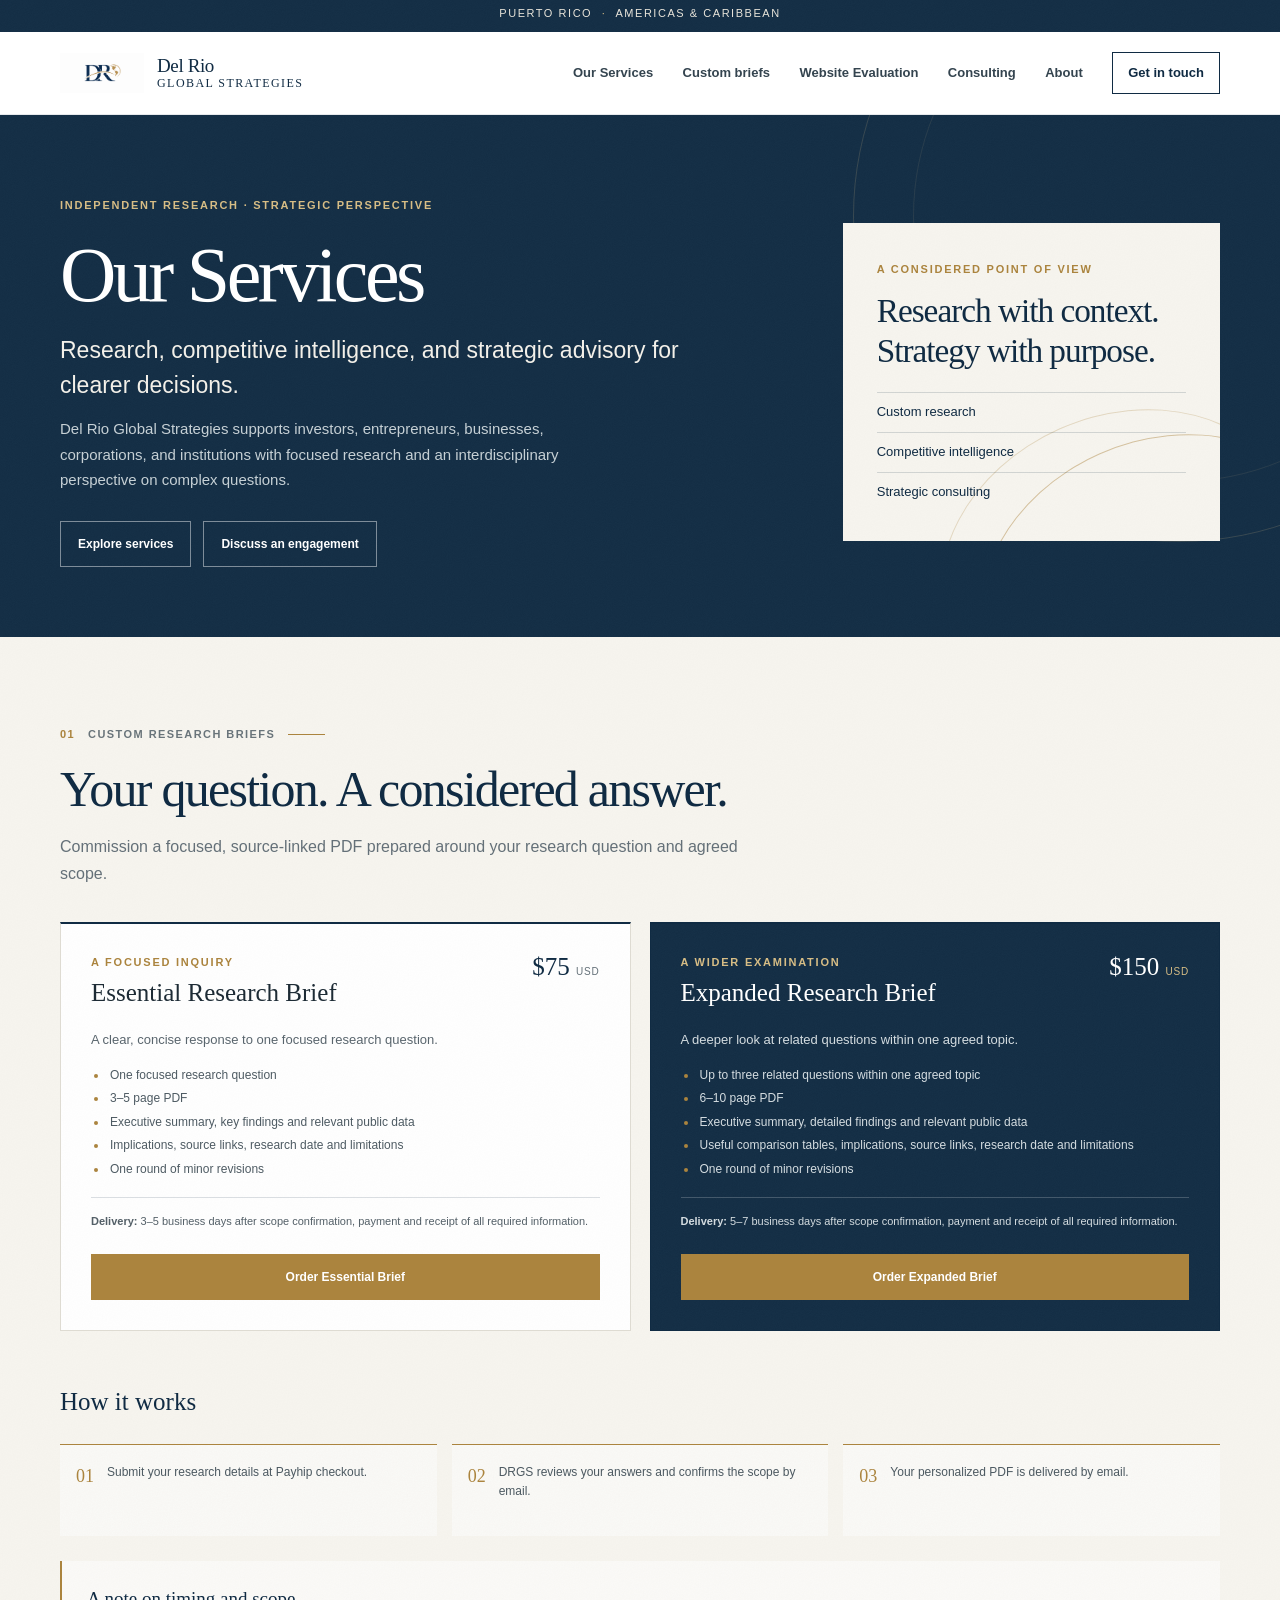
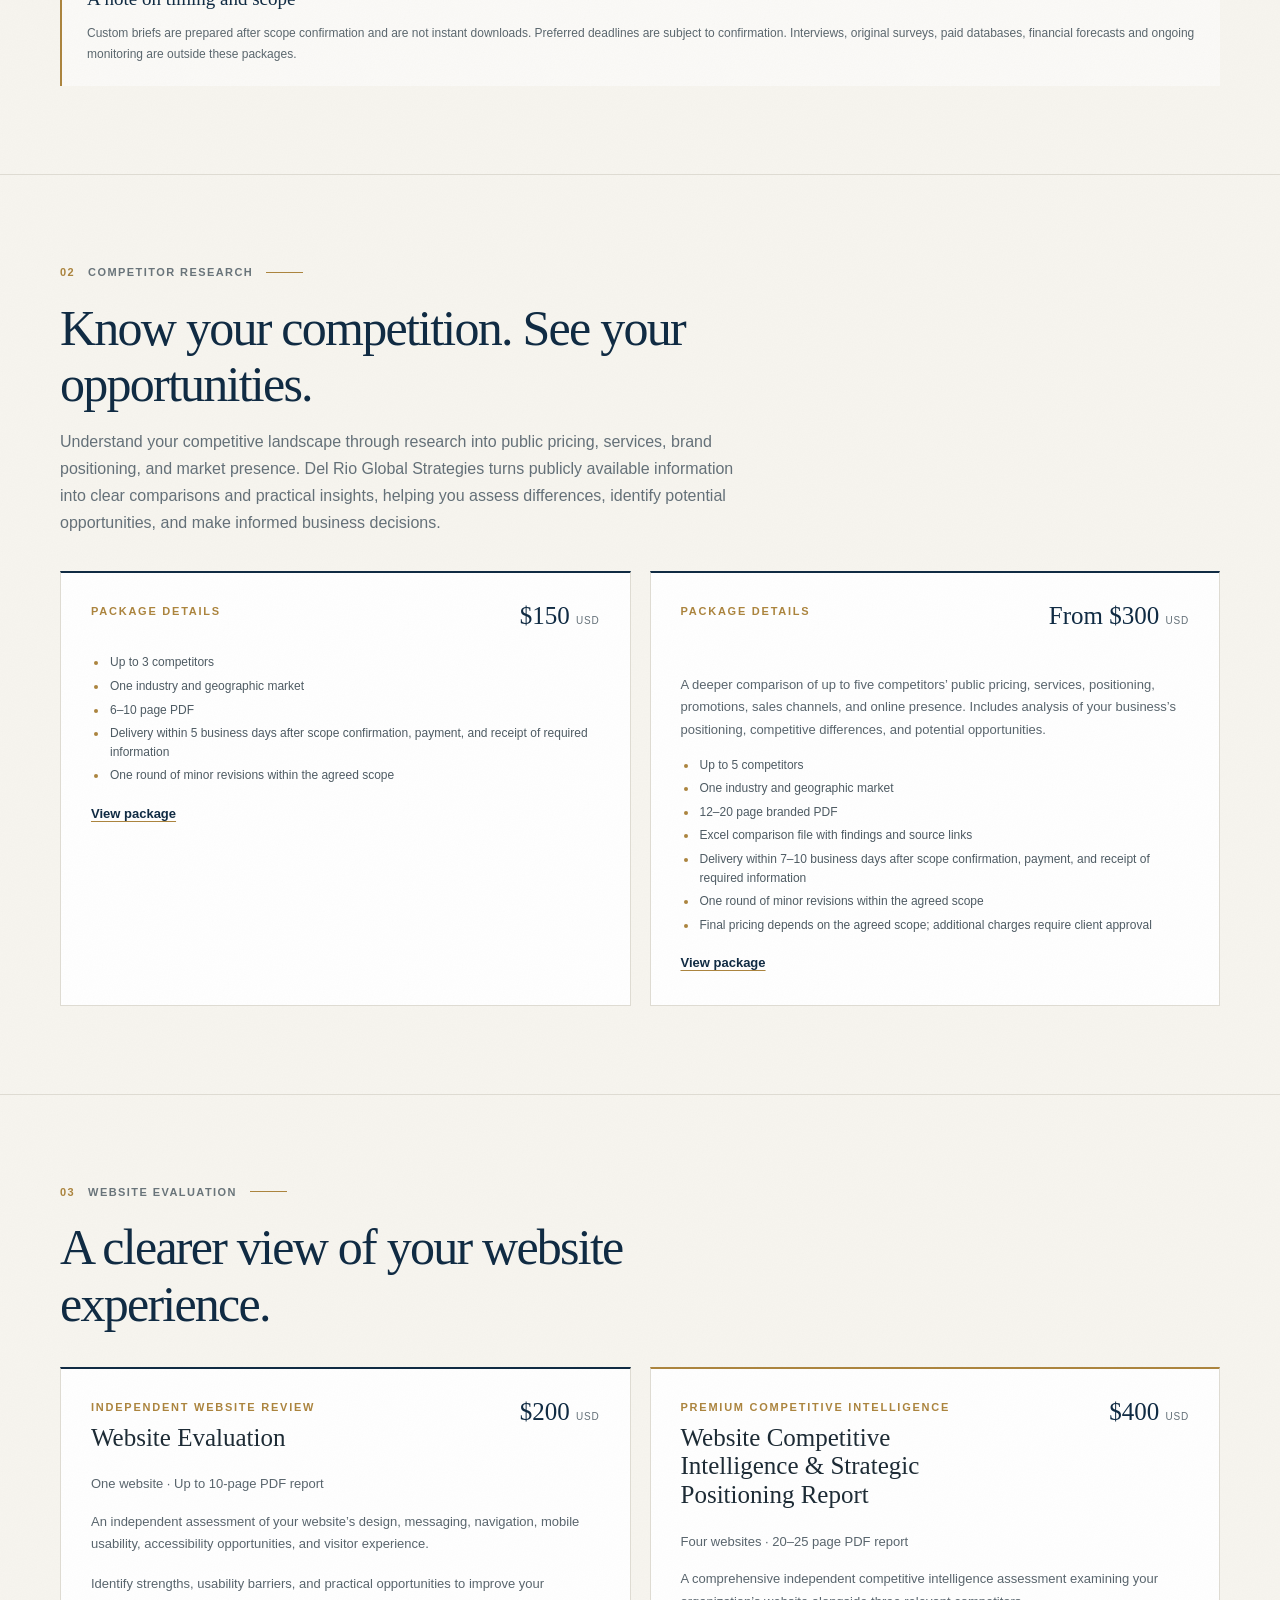
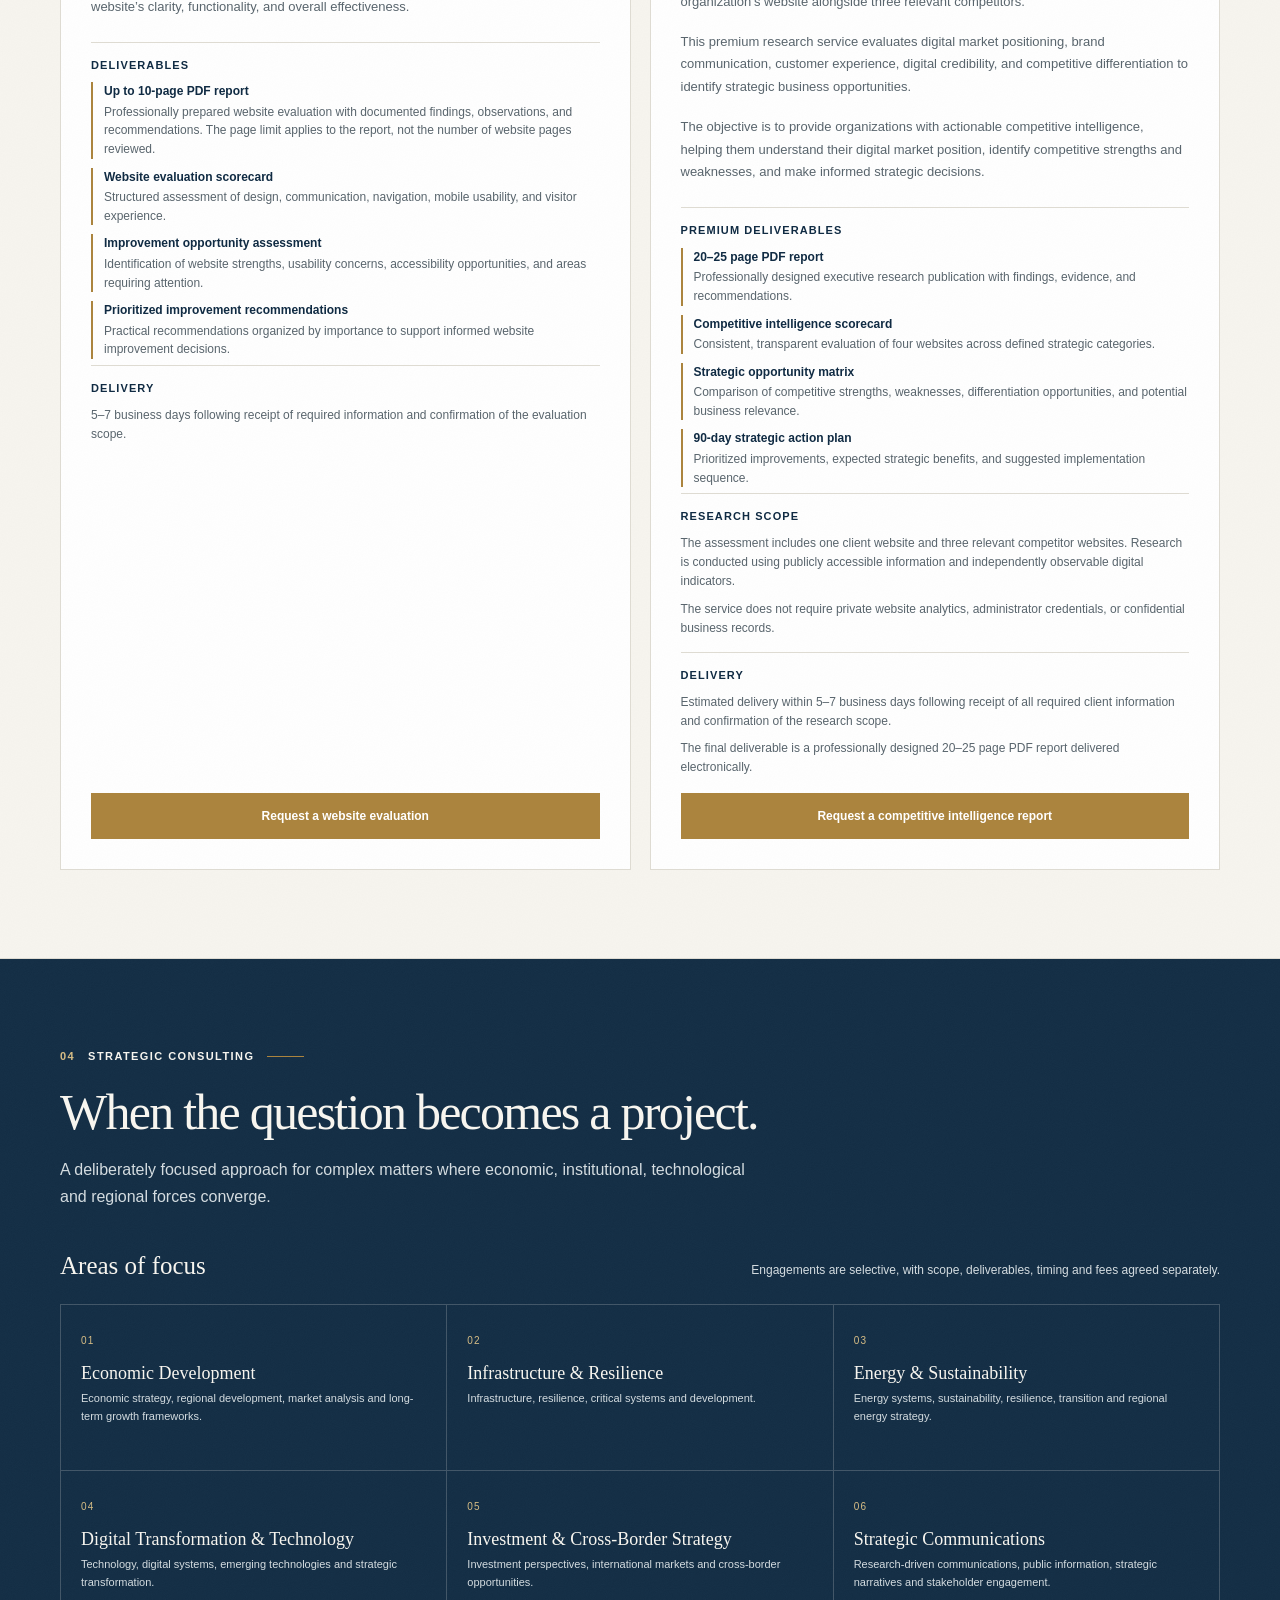
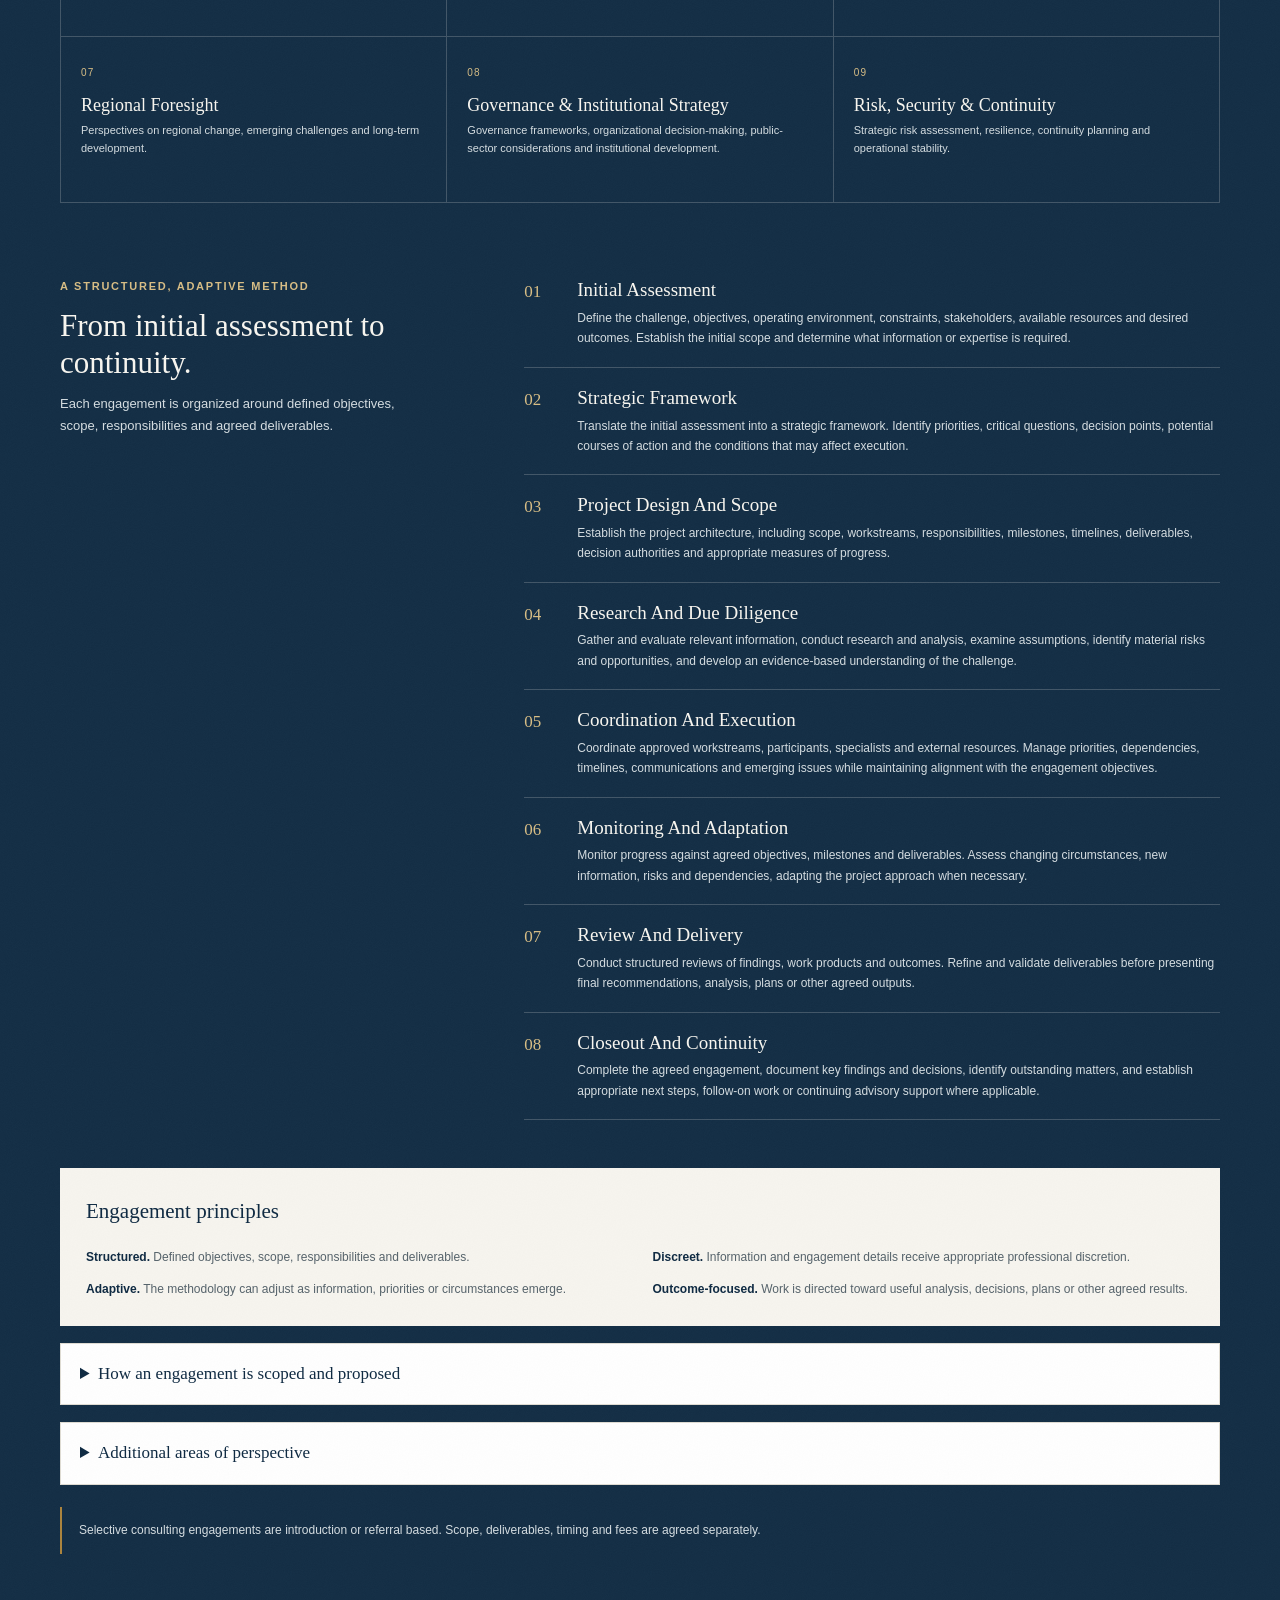
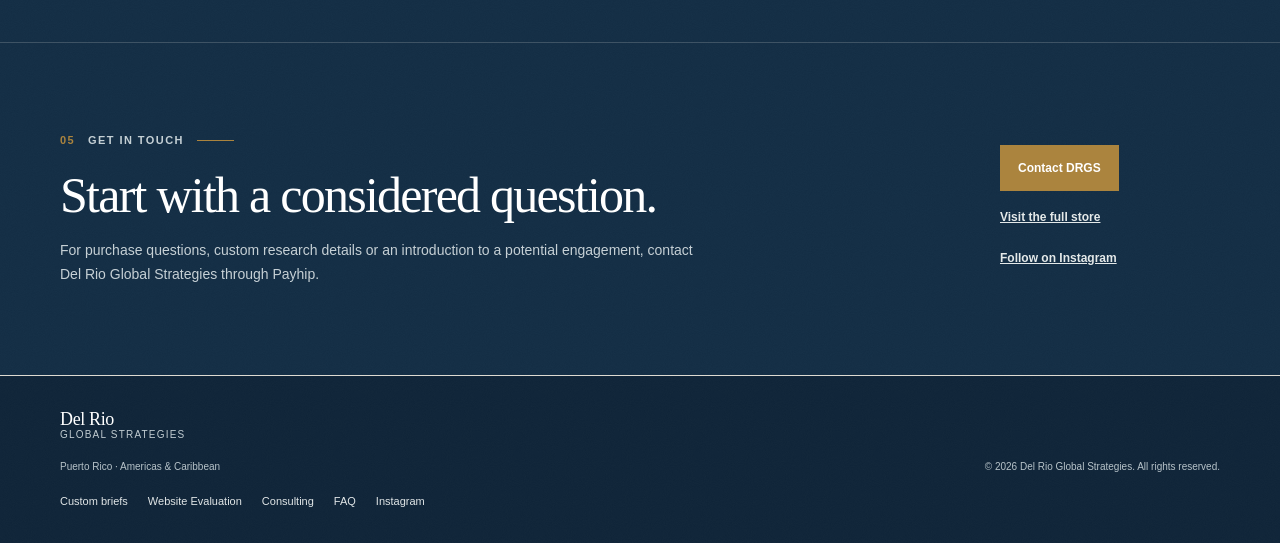
==== commit 623c33f3: "Remove footer emphasis from Instagram link Co-authored-by: Copilot <223556219+Copilot@users.noreply." ====
--- a/services/index.html
+++ b/services/index.html
@@ -12,7 +12,7 @@
   <meta property="og:url" content="https://delrioglobalstrategies.com/services/">
   <meta property="og:site_name" content="Del Rio Global Strategies">
   <title>Our Services | Del Rio Global Strategies</title>
-  <link rel="stylesheet" href="../styles.css?v=20261103">
+  <link rel="stylesheet" href="../styles.css?v=20261103-footer">
 </head>
 <body>
   <a class="skip-link" href="#main">Skip to content</a>
@@ -364,7 +364,6 @@
         <a href="#website-evaluation">Website Evaluation</a>
         <a href="#consulting">Consulting</a>
         <a href="../#faq">FAQ</a>
-        <a href="https://payhip.com/DelRioGlobalStrategies" target="_blank" rel="noopener noreferrer">Full store</a>
         <a href="https://www.instagram.com/delrioglobalstrategies/" target="_blank" rel="noopener noreferrer">Instagram</a>
       </nav>
       <p class="copyright">© 2026 Del Rio Global Strategies. All rights reserved.</p>
--- a/styles.css
+++ b/styles.css
@@ -1335,7 +1335,7 @@
   transition: color 160ms ease;
 }
 
-.footer-navigation a[href^="https://"] {
+.footer-navigation a[href^="https://"]:not([href*="instagram.com"]) {
   font-weight: 700;
   text-decoration: underline;
 }
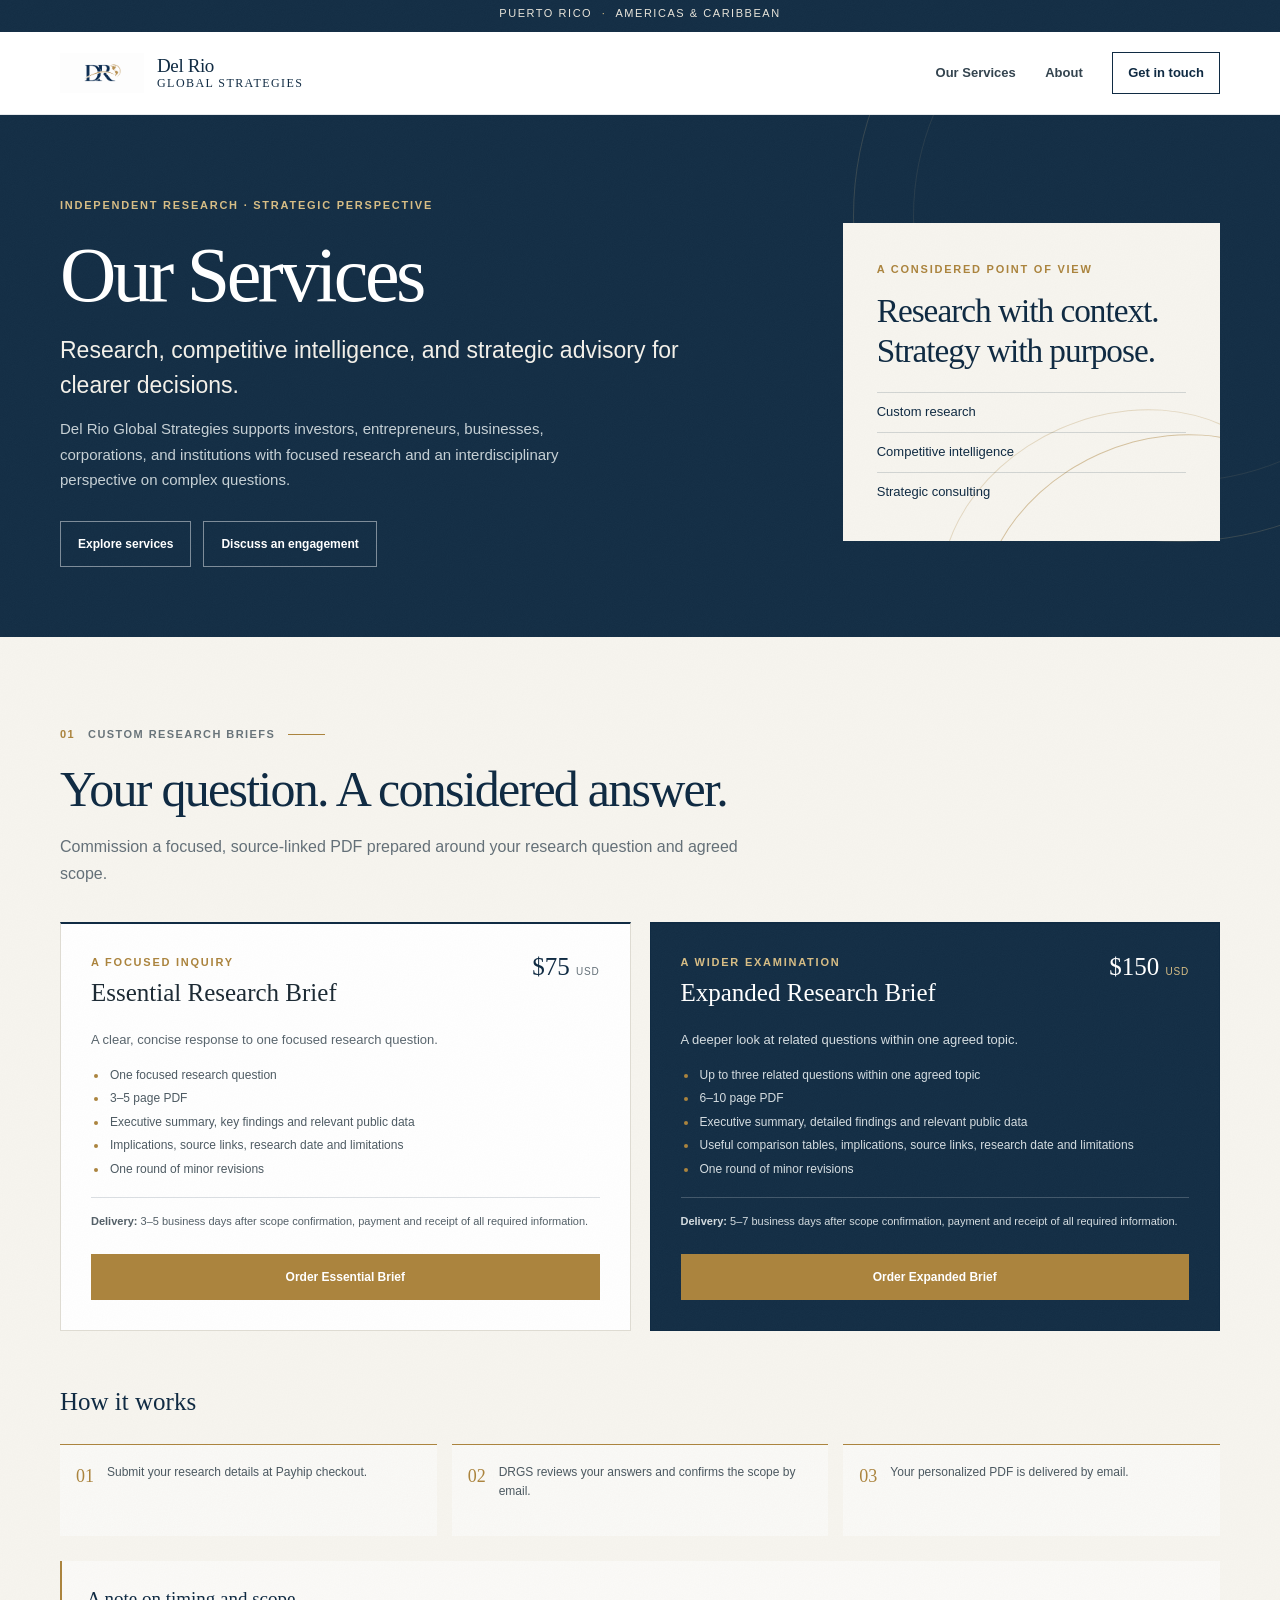
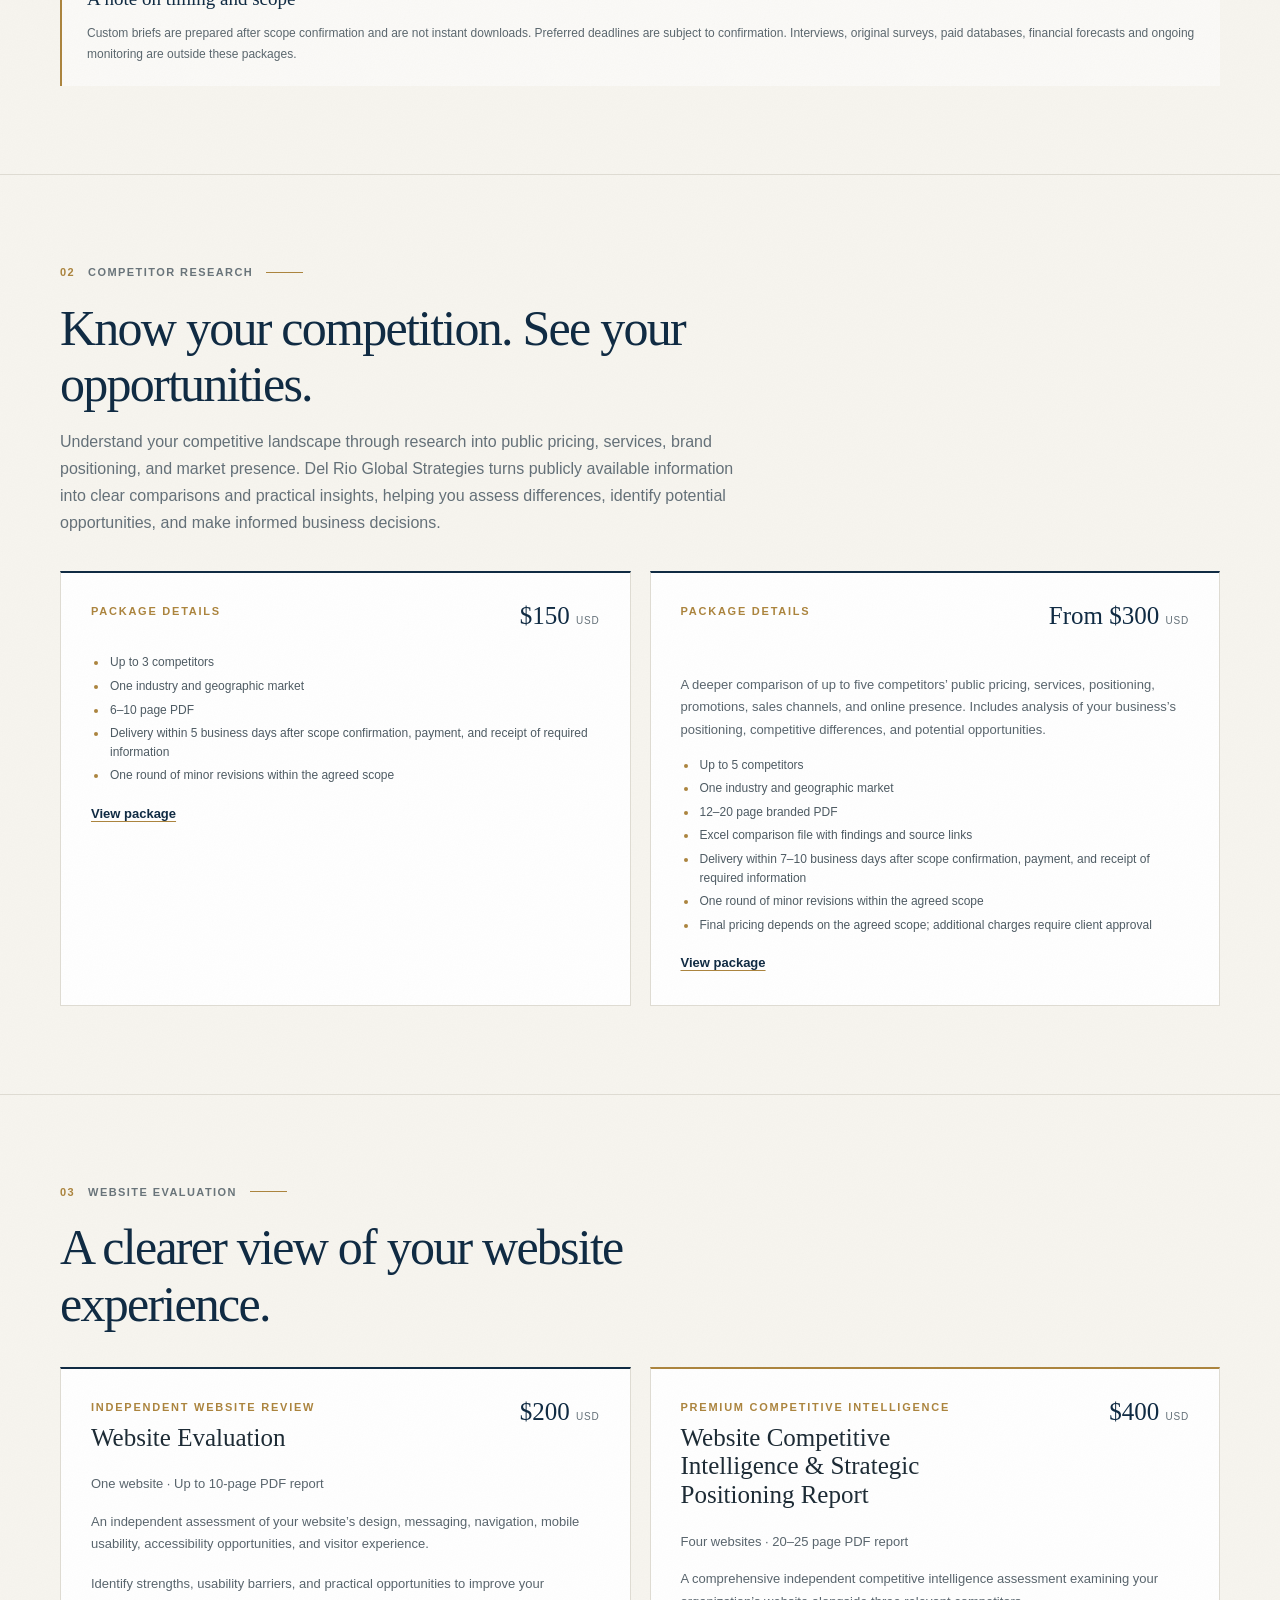
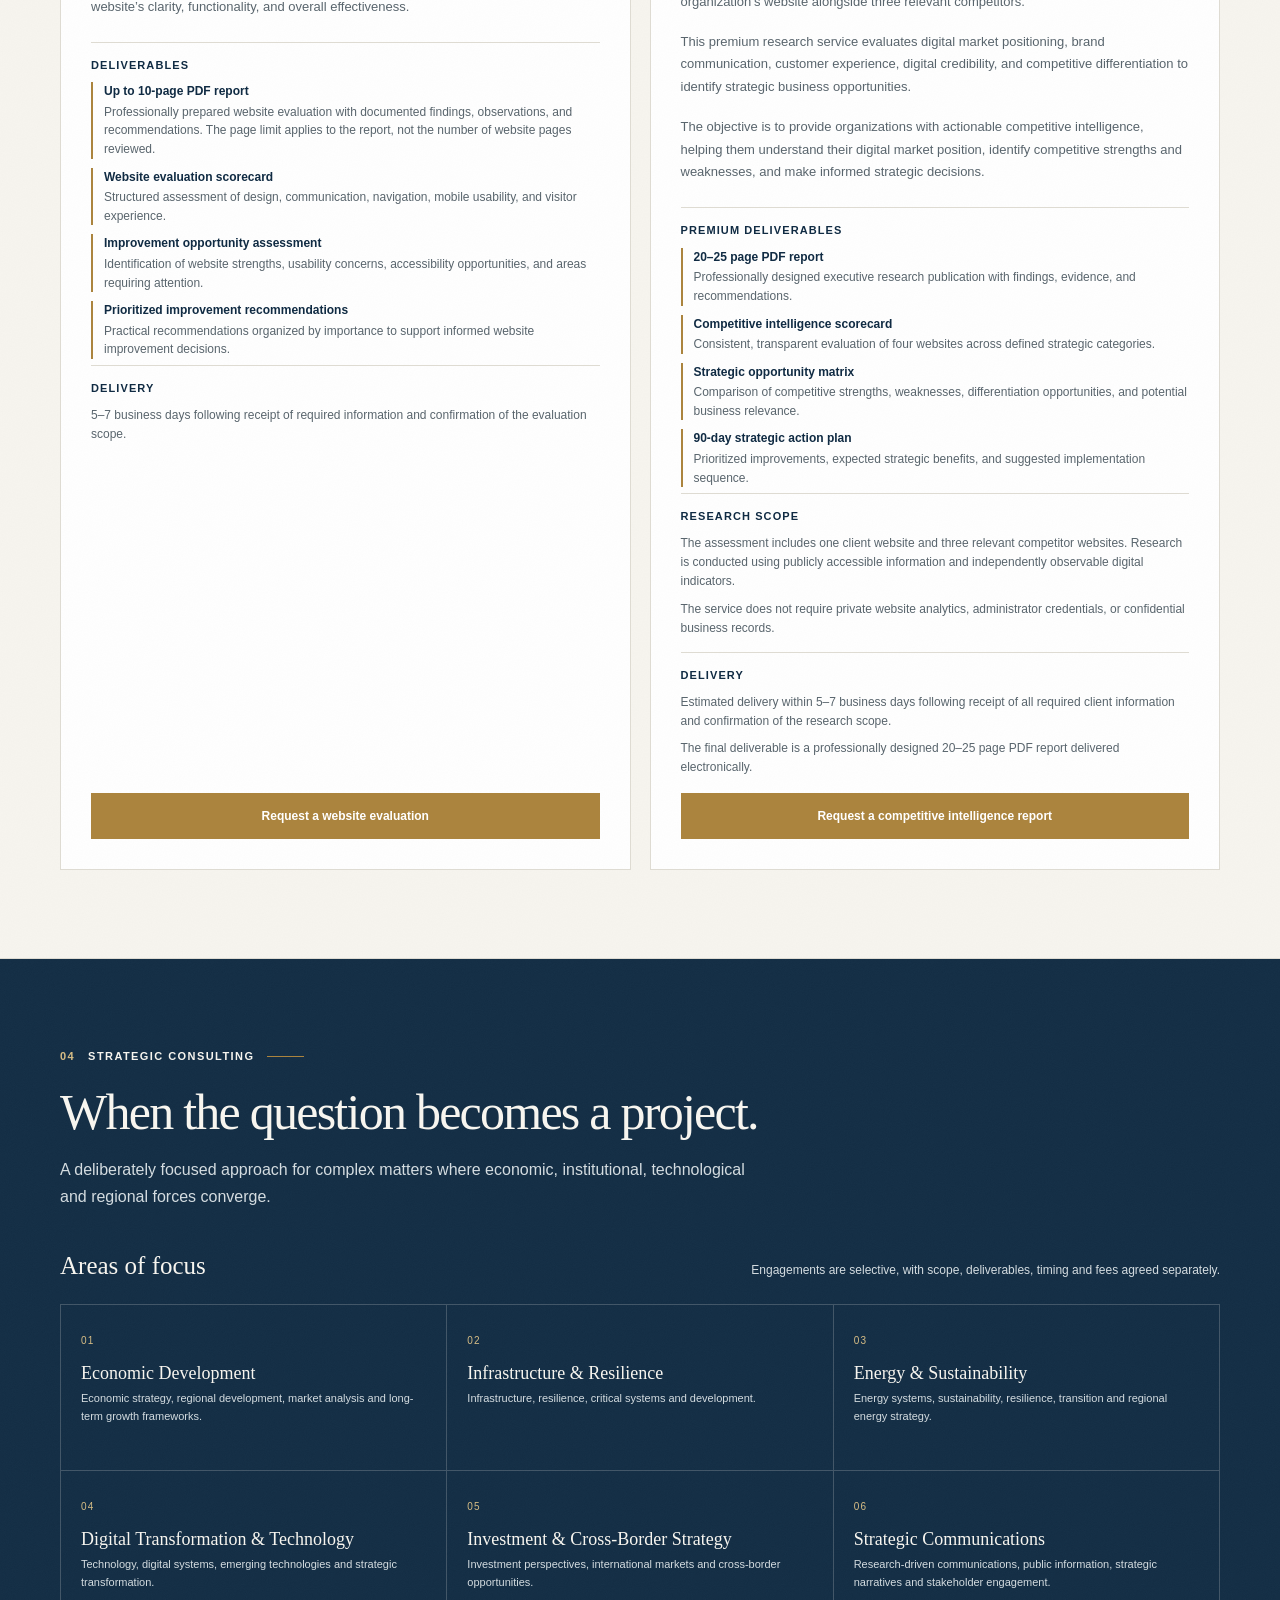
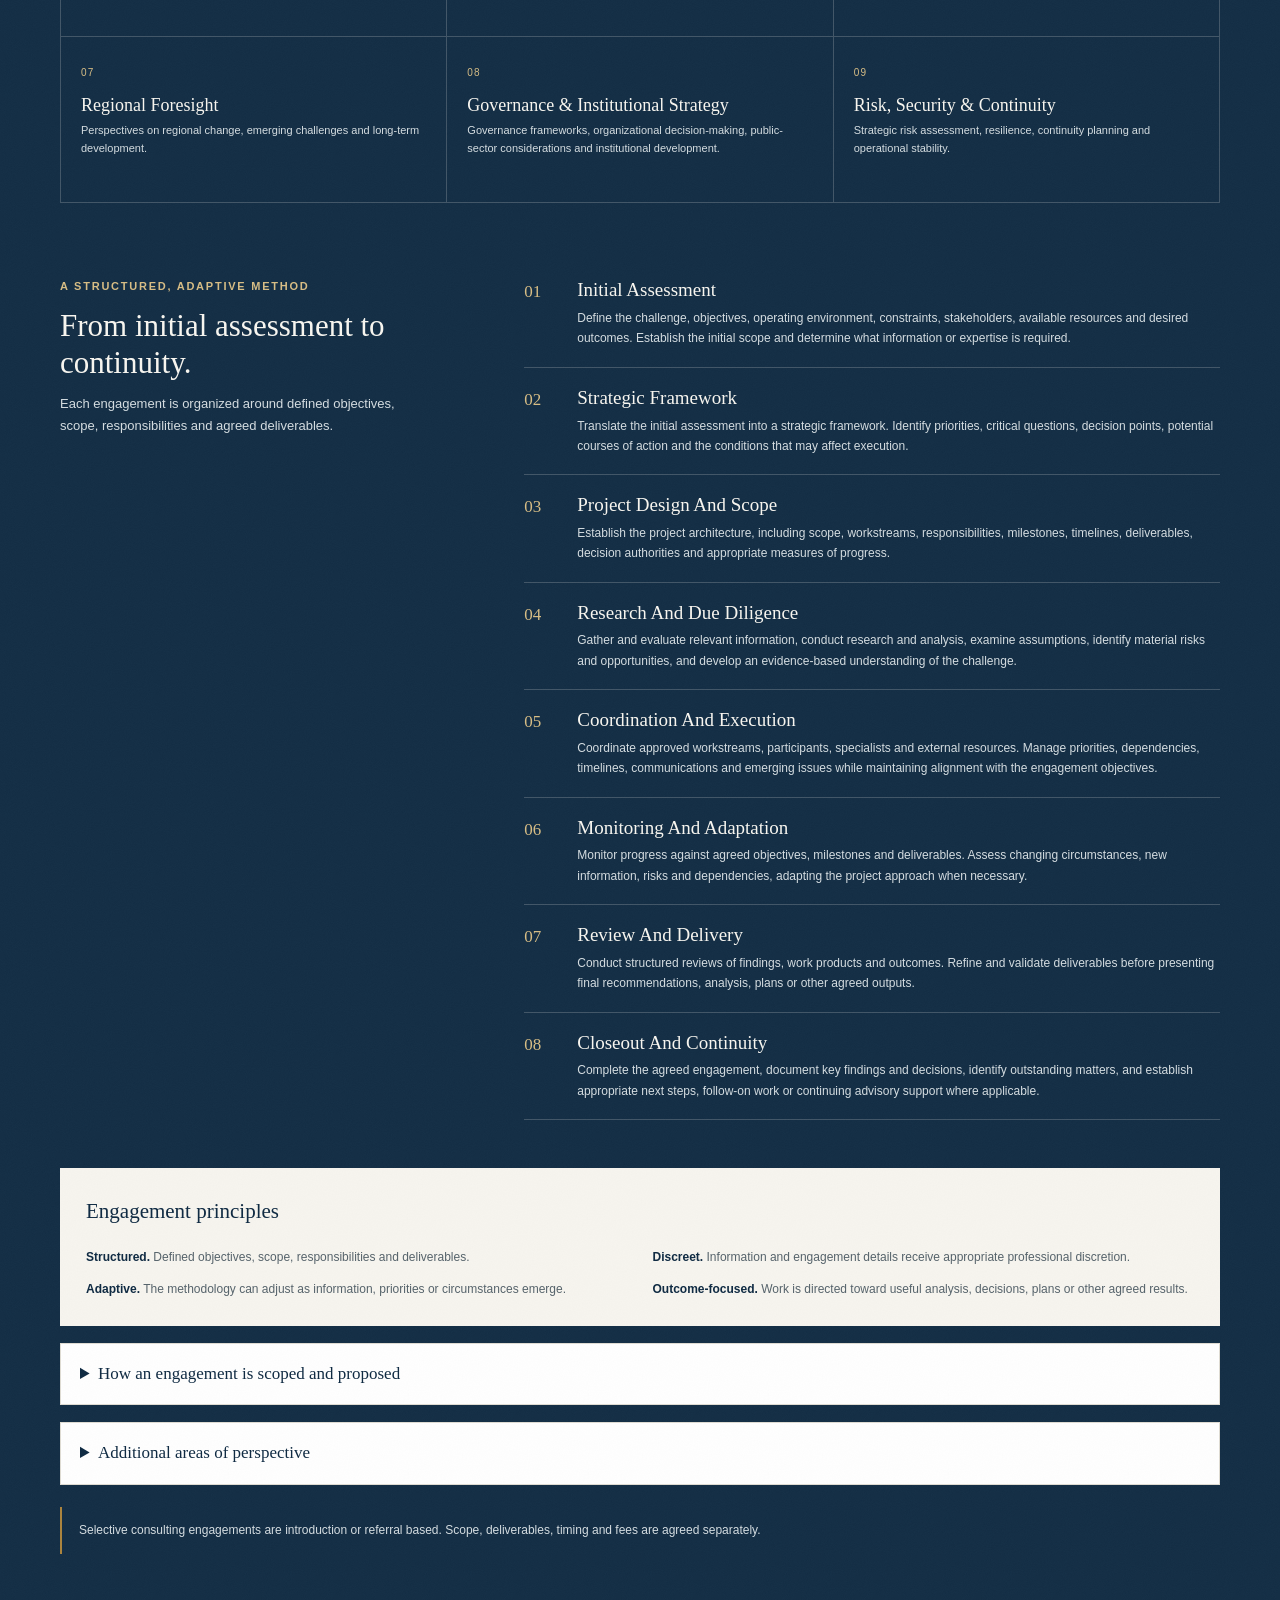
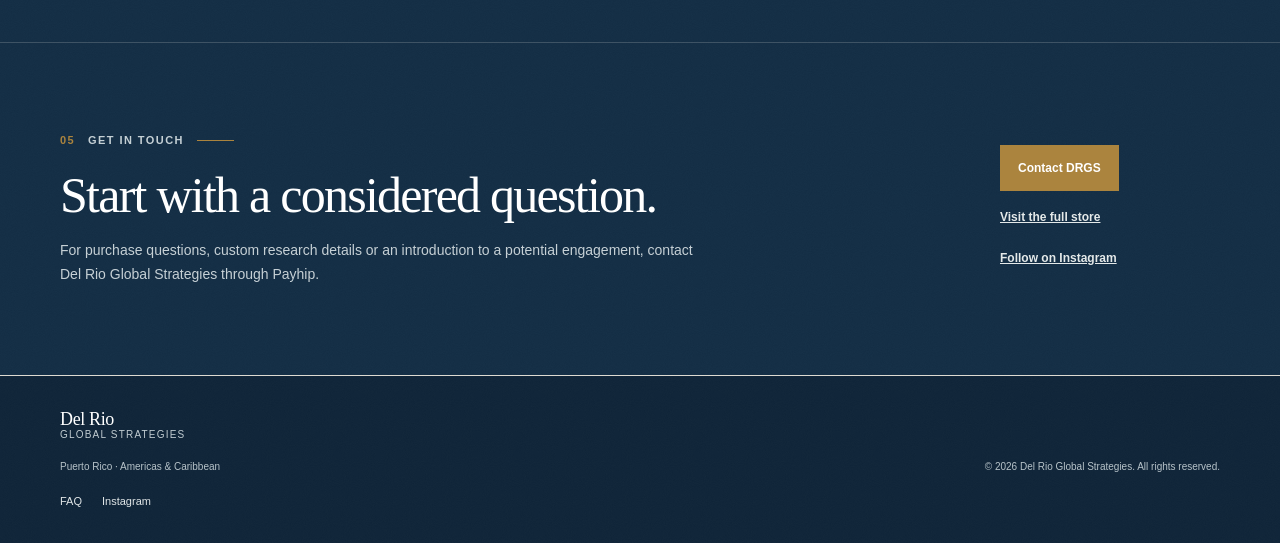
==== commit 988cdfd1: "Remove consulting from navigation menus Co-authored-by: Copilot <223556219+Copilot@users.noreply.git" ====
--- a/services/index.html
+++ b/services/index.html
@@ -33,9 +33,6 @@
 
       <nav class="primary-navigation" id="primary-navigation" aria-label="Main navigation">
         <a href="/services/">Our Services</a>
-        <a href="#briefs">Custom briefs</a>
-        <a href="#website-evaluation">Website Evaluation</a>
-        <a href="#consulting">Consulting</a>
         <a href="../#about">About</a>
         <a class="nav-contact" href="../#contact">Get in touch</a>
       </nav>
@@ -360,9 +357,6 @@
       <a class="footer-brand" href="../#home">Del Rio <span>Global Strategies</span></a>
       <p class="footer-location">Puerto Rico · Americas &amp; Caribbean</p>
       <nav class="footer-navigation" aria-label="Footer navigation">
-        <a href="#briefs">Custom briefs</a>
-        <a href="#website-evaluation">Website Evaluation</a>
-        <a href="#consulting">Consulting</a>
         <a href="../#faq">FAQ</a>
         <a href="https://www.instagram.com/delrioglobalstrategies/" target="_blank" rel="noopener noreferrer">Instagram</a>
       </nav>
--- a/styles.css
+++ b/styles.css
@@ -841,6 +841,10 @@
   grid-template-columns: repeat(3, minmax(0, 1fr));
 }
 
+.perspective-grid {
+  grid-template-columns: repeat(2, minmax(0, 1fr));
+}
+
 .focus-card {
   min-width: 0;
   min-height: 166px;
@@ -1274,6 +1278,217 @@
 .global-clock-date {
   color: #788187;
   font-size: 10px;
+}
+
+.news-section {
+  background: var(--cream);
+  background-image: var(--paper-texture);
+  background-size: 180px 180px;
+}
+
+.news-page-navigation {
+  display: flex;
+  align-items: center;
+  gap: clamp(16px, 2.3vw, 32px);
+}
+
+.news-page-navigation a {
+  color: #34444f;
+  font-size: 13px;
+  font-weight: 550;
+  white-space: nowrap;
+}
+
+.news-page-navigation a:hover {
+  color: var(--gold);
+}
+
+.news-page-navigation a[aria-current="page"] {
+  color: var(--navy);
+  text-decoration: underline;
+  text-decoration-color: var(--gold);
+  text-underline-offset: 5px;
+}
+
+.news-section .section-inner {
+  padding-top: 68px;
+  padding-bottom: 72px;
+}
+
+.news-section .section-heading h1 {
+  margin-bottom: 15px;
+  color: var(--navy);
+  font-size: clamp(35px, 4.2vw, 50px);
+  letter-spacing: -0.035em;
+  line-height: 1.13;
+}
+
+.news-heading {
+  align-items: end;
+}
+
+.news-heading h2 {
+  max-width: 720px;
+  margin: 0;
+  color: var(--navy);
+  font-size: clamp(29px, 3.2vw, 38px);
+  letter-spacing: -0.035em;
+  line-height: 1.15;
+}
+
+.news-heading .section-number {
+  margin-bottom: 10px;
+}
+
+.news-view-all {
+  padding: 8px 0;
+  color: var(--navy);
+  font-size: 12px;
+  font-weight: 700;
+  white-space: nowrap;
+}
+
+.news-view-all span {
+  margin-left: 5px;
+  color: var(--gold);
+}
+
+.news-view-all:hover,
+.news-read-link:hover {
+  color: var(--gold);
+}
+
+.news-attribution {
+  margin: 17px 0 22px;
+  color: #657078;
+  font-size: 11px;
+}
+
+.news-cards {
+  display: grid;
+  align-items: stretch;
+  gap: 16px;
+  grid-template-columns: repeat(3, minmax(0, 1fr));
+}
+
+.news-card {
+  display: flex;
+  min-width: 0;
+  padding: 23px 22px;
+  border: 1px solid var(--rule);
+  border-top: 2px solid var(--gold);
+  background: var(--white);
+  flex-direction: column;
+}
+
+.news-meta {
+  display: flex;
+  margin: 0 0 12px;
+  align-items: baseline;
+  justify-content: space-between;
+  gap: 8px;
+  color: #66737a;
+  font-size: 10px;
+}
+
+.news-category {
+  color: var(--gold);
+  font-weight: 700;
+  letter-spacing: 0.08em;
+  text-transform: uppercase;
+}
+
+.news-card h3 {
+  margin: 0 0 10px;
+  color: var(--navy);
+  font-family: Georgia, "Times New Roman", serif;
+  font-size: 20px;
+  font-weight: 400;
+  line-height: 1.3;
+}
+
+.news-source {
+  margin: 0 0 10px;
+  color: #58656d;
+  font-size: 11px;
+  font-weight: 650;
+}
+
+.news-description {
+  margin: 0 0 19px;
+  color: #59666e;
+  font-size: 12px;
+  line-height: 1.7;
+}
+
+.news-read-link {
+  margin-top: auto;
+  color: var(--navy);
+  font-size: 11px;
+  font-weight: 700;
+  text-decoration: underline;
+  text-decoration-color: var(--gold);
+  text-underline-offset: 3px;
+}
+
+.news-empty {
+  margin: 0;
+  color: #657078;
+  font-size: 13px;
+  grid-column: 1 / -1;
+}
+
+.news-archive-intro {
+  max-width: 790px;
+  margin: -14px 0 30px;
+  color: #59666e;
+  font-size: 13px;
+}
+
+.news-filters {
+  display: grid;
+  margin-bottom: 23px;
+  gap: 12px;
+  grid-template-columns: minmax(0, 1fr) minmax(180px, 240px);
+}
+
+.news-filters label {
+  display: grid;
+  gap: 5px;
+  color: var(--navy);
+  font-size: 11px;
+  font-weight: 650;
+}
+
+.news-filters input,
+.news-filters select {
+  width: 100%;
+  min-height: 44px;
+  padding: 9px 12px;
+  border: 1px solid #c9c7bf;
+  border-radius: 0;
+  background: var(--white);
+  color: var(--ink);
+}
+
+.news-results {
+  margin: 0 0 12px;
+  color: #66737a;
+  font-size: 11px;
+}
+
+.news-archive-list {
+  display: grid;
+  gap: 12px;
+}
+
+.news-archive-list .news-card {
+  padding: 22px 24px;
+}
+
+.news-archive-list .news-meta {
+  justify-content: flex-start;
+  gap: 15px;
 }
 
 .site-footer {
@@ -1577,6 +1792,26 @@
   .global-times-grid {
     grid-template-columns: repeat(2, minmax(0, 1fr));
   }
+
+  .news-cards {
+    grid-template-columns: repeat(2, minmax(0, 1fr));
+  }
+
+  .news-card:last-child:nth-child(odd) {
+    grid-column: 1 / -1;
+  }
+
+  .news-heading {
+    align-items: flex-start;
+  }
+
+  .news-page-navigation {
+    gap: 12px;
+  }
+
+  .news-page-navigation a {
+    font-size: 11px;
+  }
 }
 
 @media (max-width: 520px) {
@@ -1686,6 +1921,28 @@
 
   .global-times-grid {
     grid-template-columns: minmax(0, 1fr);
+  }
+
+  .news-cards,
+  .news-filters {
+    grid-template-columns: minmax(0, 1fr);
+  }
+
+  .news-card:last-child:nth-child(odd) {
+    grid-column: auto;
+  }
+
+  .news-heading {
+    gap: 15px;
+  }
+
+  .news-page-navigation a:not([aria-current="page"]) {
+    display: none;
+  }
+
+  .news-section .section-inner {
+    padding-top: 57px;
+    padding-bottom: 60px;
   }
 
   .global-clock {
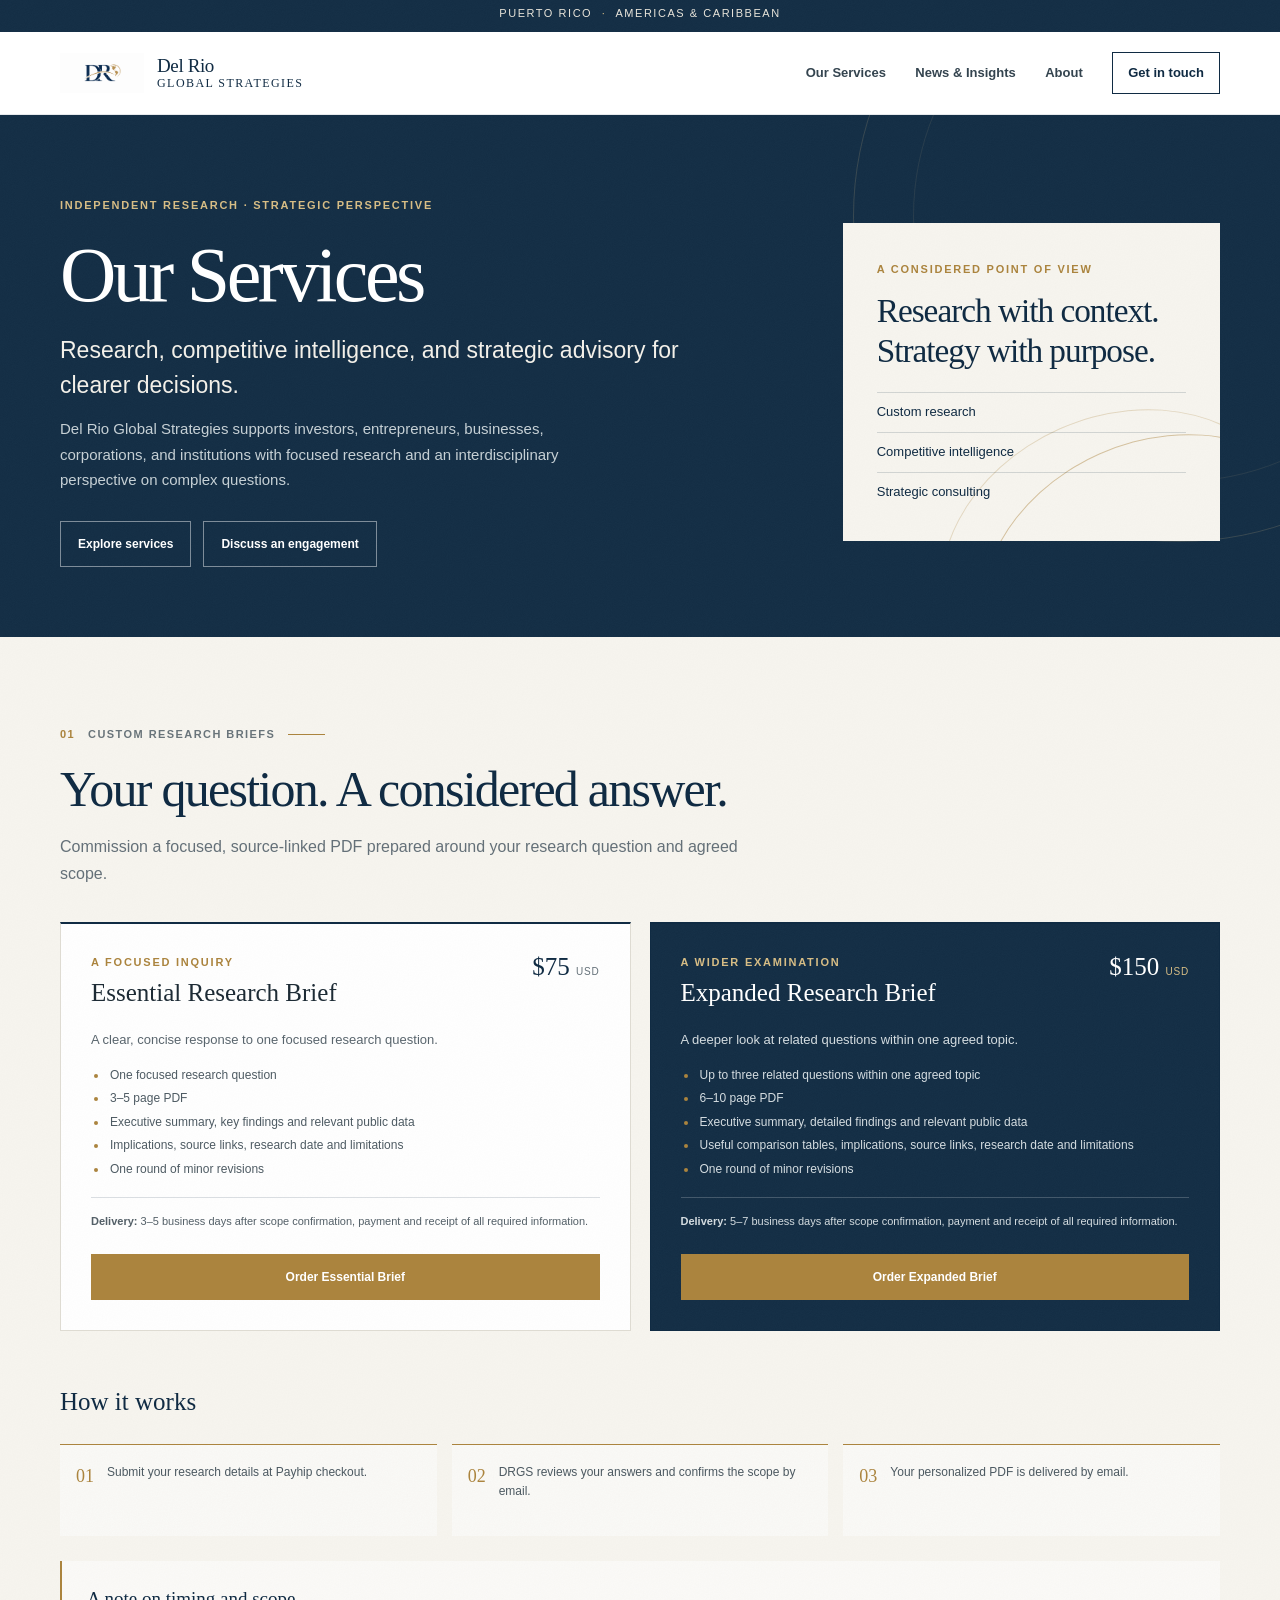
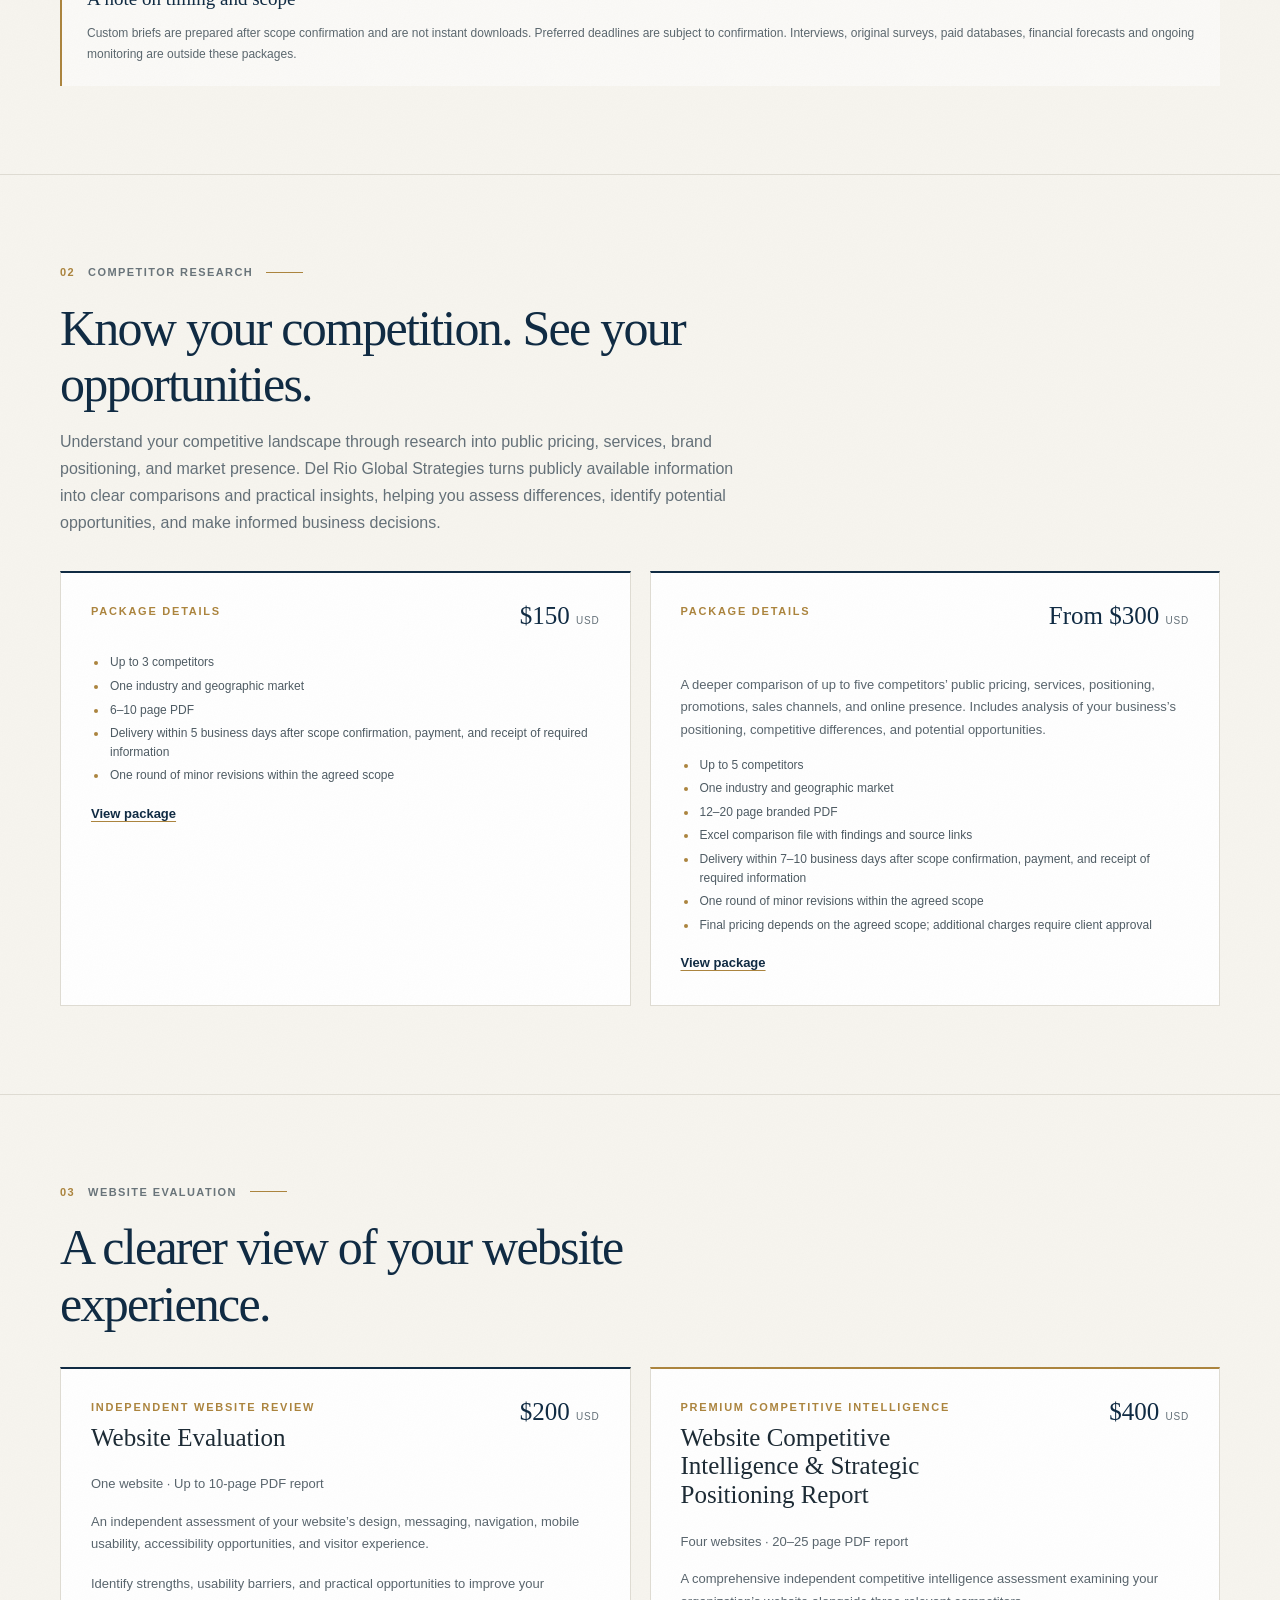
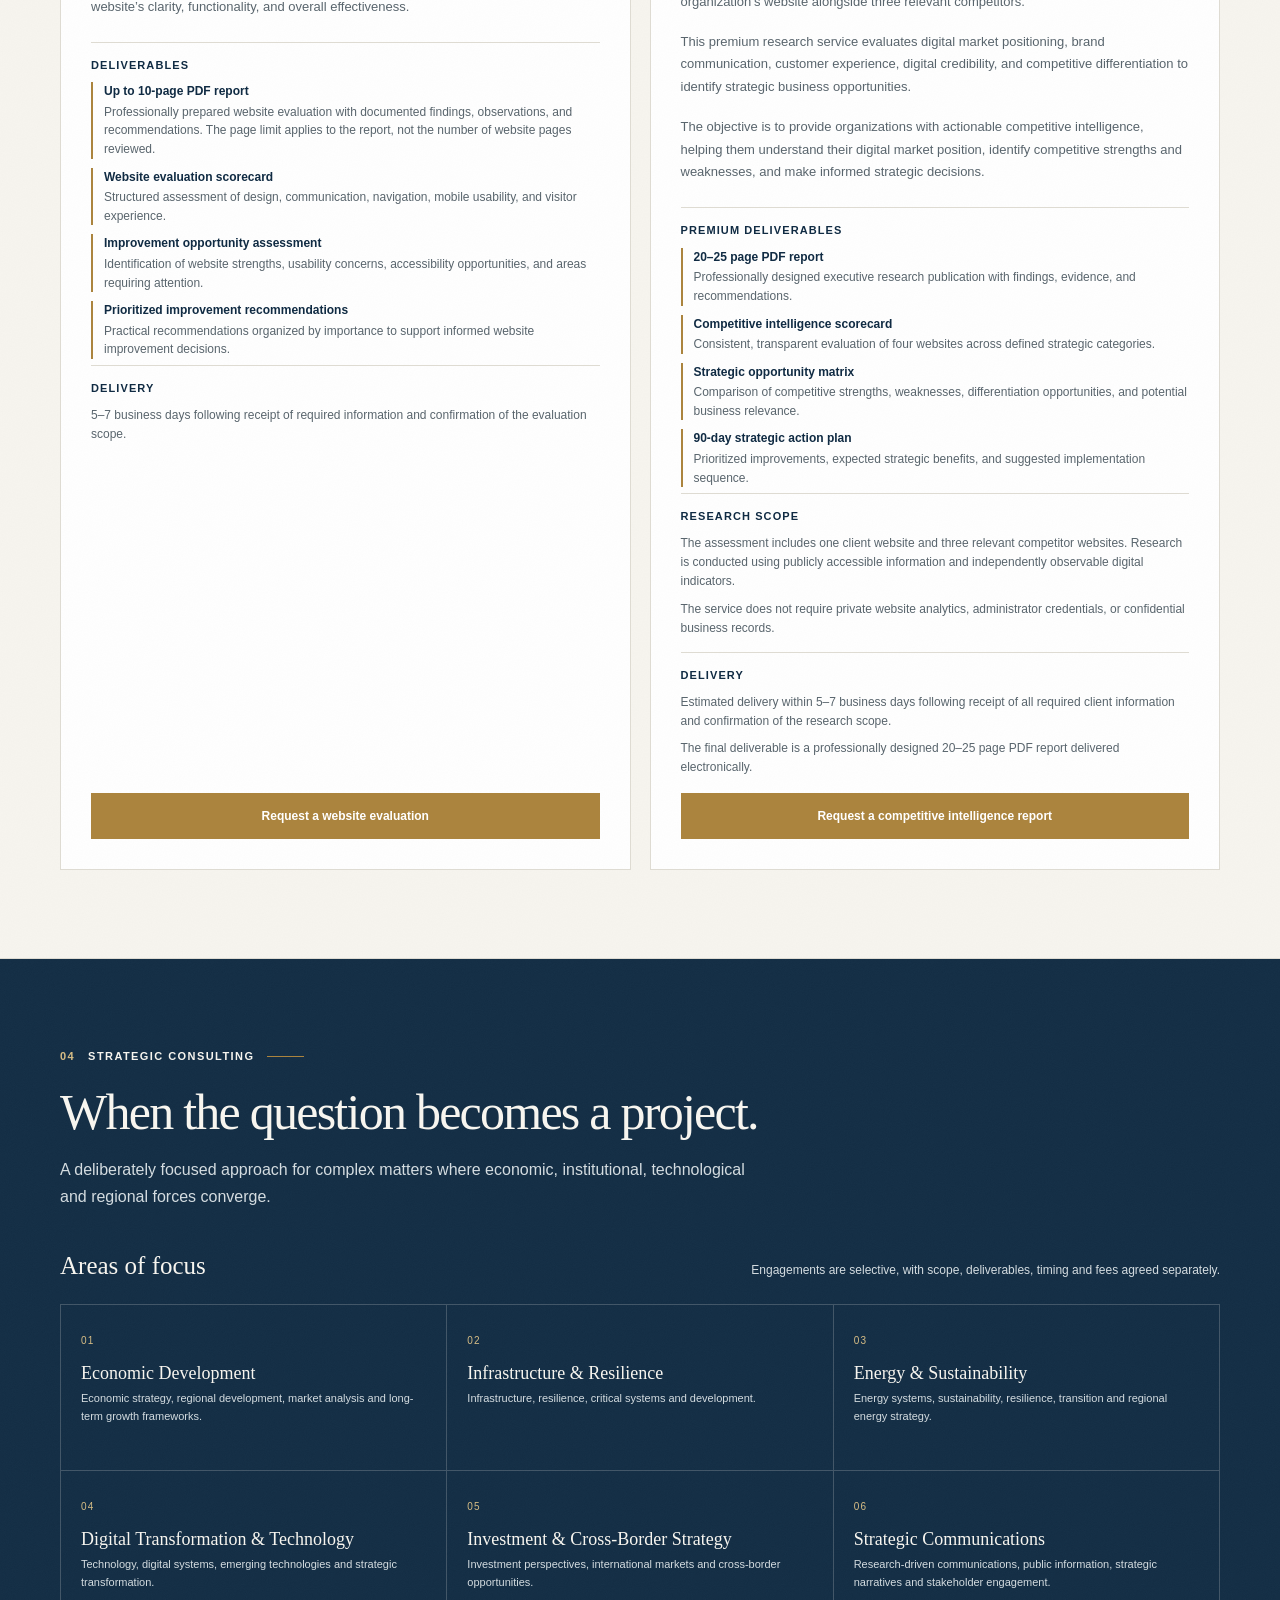
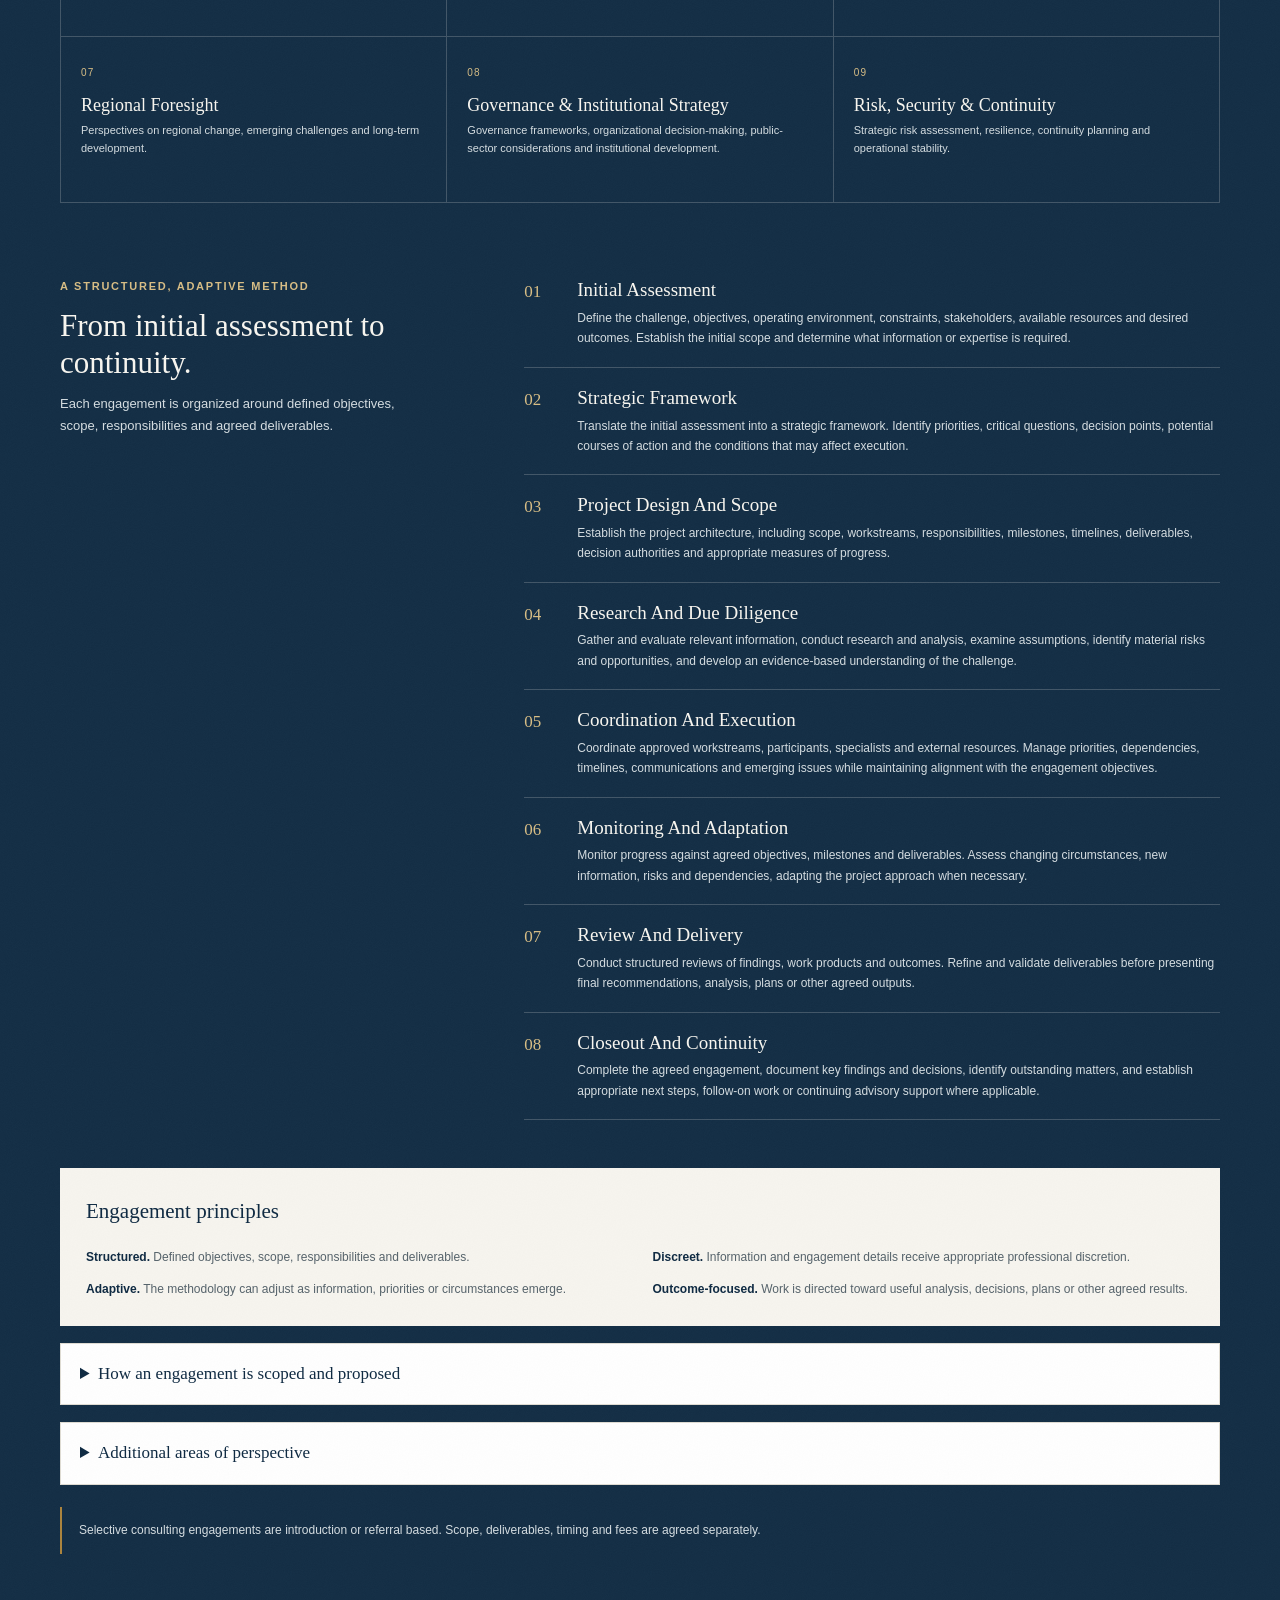
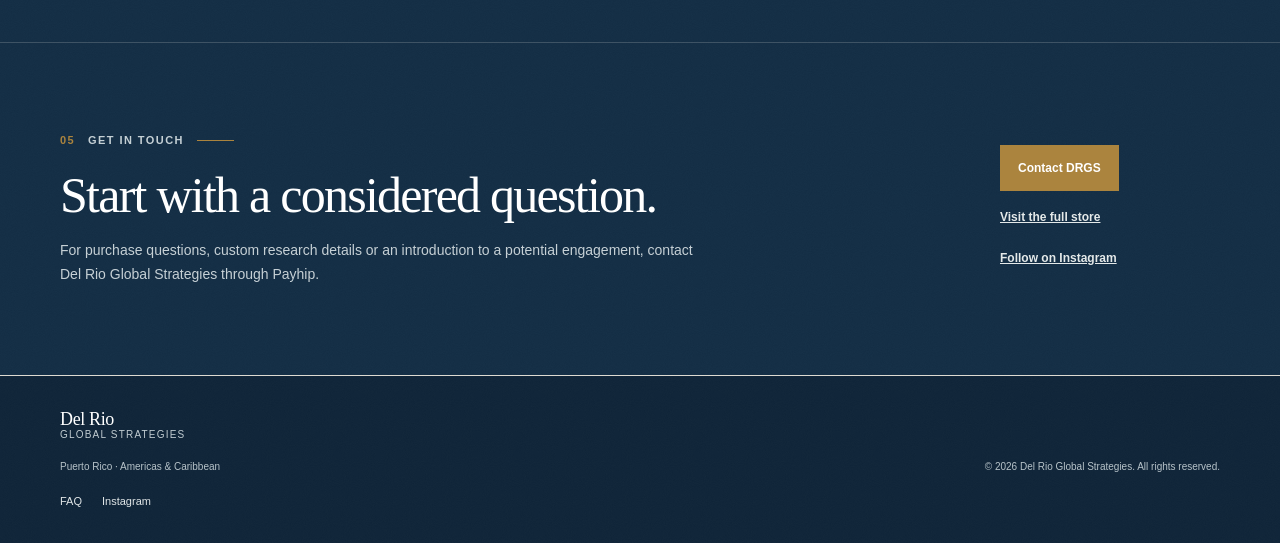
==== commit fc82e418: "Add News and Insights navigation link Co-authored-by: Copilot <223556219+Copilot@users.noreply.githu" ====
--- a/services/index.html
+++ b/services/index.html
@@ -33,6 +33,7 @@
 
       <nav class="primary-navigation" id="primary-navigation" aria-label="Main navigation">
         <a href="/services/">Our Services</a>
+        <a href="/news/">News &amp; Insights</a>
         <a href="../#about">About</a>
         <a class="nav-contact" href="../#contact">Get in touch</a>
       </nav>
